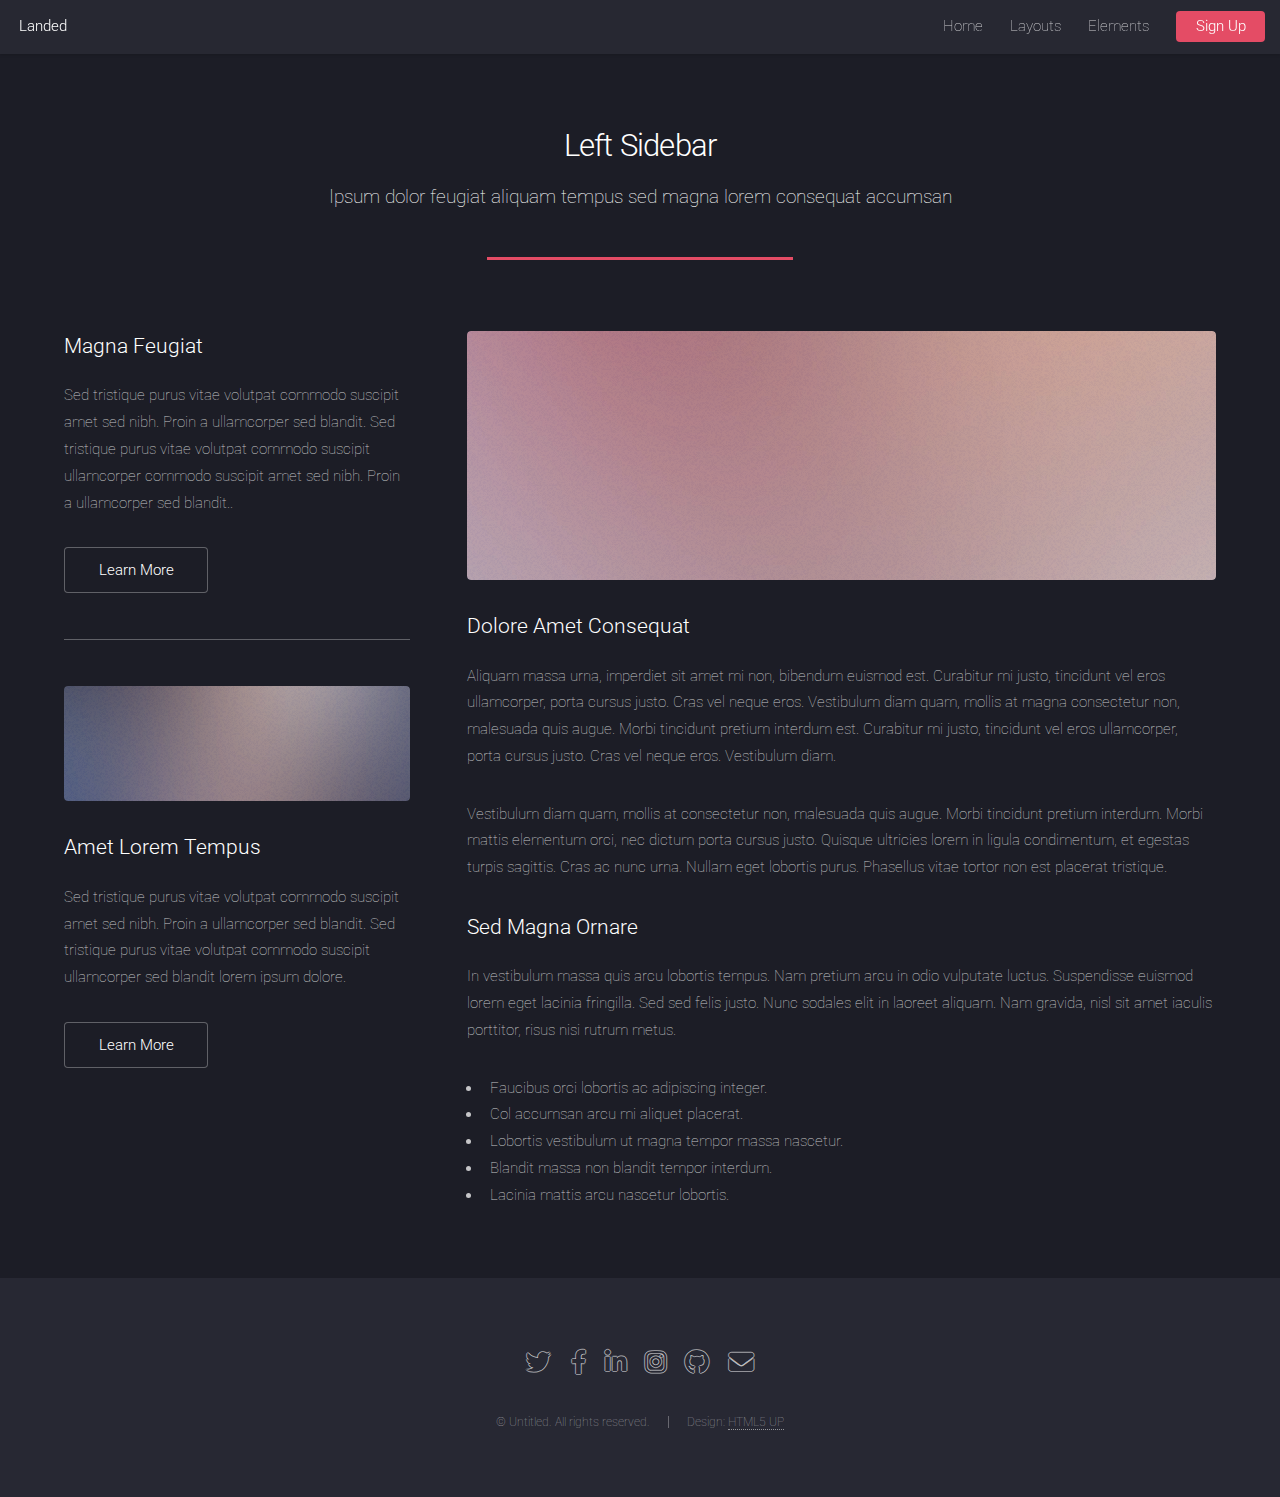
==== html5up-landed/left-sidebar.html @ d7867833 "부트스트랩" ====
<!DOCTYPE HTML>
<!--
	Landed by HTML5 UP
	html5up.net | @ajlkn
	Free for personal and commercial use under the CCA 3.0 license (html5up.net/license)
-->
<html>
	<head>
		<title>Left Sidebar - Landed by HTML5 UP</title>
		<meta charset="utf-8" />
		<meta name="viewport" content="width=device-width, initial-scale=1, user-scalable=no" />
		<link rel="stylesheet" href="assets/css/main.css" />
		<noscript><link rel="stylesheet" href="assets/css/noscript.css" /></noscript>
	</head>
	<body class="is-preload">
		<div id="page-wrapper">

			<!-- Header -->
				<header id="header">
					<h1 id="logo"><a href="index.html">Landed</a></h1>
					<nav id="nav">
						<ul>
							<li><a href="index.html">Home</a></li>
							<li>
								<a href="#">Layouts</a>
								<ul>
									<li><a href="left-sidebar.html">Left Sidebar</a></li>
									<li><a href="right-sidebar.html">Right Sidebar</a></li>
									<li><a href="no-sidebar.html">No Sidebar</a></li>
									<li>
										<a href="#">Submenu</a>
										<ul>
											<li><a href="#">Option 1</a></li>
											<li><a href="#">Option 2</a></li>
											<li><a href="#">Option 3</a></li>
											<li><a href="#">Option 4</a></li>
										</ul>
									</li>
								</ul>
							</li>
							<li><a href="elements.html">Elements</a></li>
							<li><a href="#" class="button primary">Sign Up</a></li>
						</ul>
					</nav>
				</header>

			<!-- Main -->
				<div id="main" class="wrapper style1">
					<div class="container">
						<header class="major">
							<h2>Left Sidebar</h2>
							<p>Ipsum dolor feugiat aliquam tempus sed magna lorem consequat accumsan</p>
						</header>
						<div class="row gtr-150">
							<div class="col-4 col-12-medium">

								<!-- Sidebar -->
									<section id="sidebar">
										<section>
											<h3>Magna Feugiat</h3>
											<p>Sed tristique purus vitae volutpat commodo suscipit amet sed nibh. Proin a ullamcorper sed blandit. Sed tristique purus vitae volutpat commodo suscipit ullamcorper commodo suscipit amet sed nibh. Proin a ullamcorper sed blandit..</p>
											<footer>
												<ul class="actions">
													<li><a href="#" class="button">Learn More</a></li>
												</ul>
											</footer>
										</section>
										<hr />
										<section>
											<a href="#" class="image fit"><img src="images/pic06.jpg" alt="" /></a>
											<h3>Amet Lorem Tempus</h3>
											<p>Sed tristique purus vitae volutpat commodo suscipit amet sed nibh. Proin a ullamcorper sed blandit. Sed tristique purus vitae volutpat commodo suscipit ullamcorper sed blandit lorem ipsum dolore.</p>
											<footer>
												<ul class="actions">
													<li><a href="#" class="button">Learn More</a></li>
												</ul>
											</footer>
										</section>
									</section>

							</div>
							<div class="col-8 col-12-medium imp-medium">

								<!-- Content -->
									<section id="content">
										<a href="#" class="image fit"><img src="images/pic05.jpg" alt="" /></a>
										<h3>Dolore Amet Consequat</h3>
										<p>Aliquam massa urna, imperdiet sit amet mi non, bibendum euismod est. Curabitur mi justo, tincidunt vel eros ullamcorper, porta cursus justo. Cras vel neque eros. Vestibulum diam quam, mollis at magna consectetur non, malesuada quis augue. Morbi tincidunt pretium interdum est. Curabitur mi justo, tincidunt vel eros ullamcorper, porta cursus justo. Cras vel neque eros. Vestibulum diam.</p>
										<p>Vestibulum diam quam, mollis at consectetur non, malesuada quis augue. Morbi tincidunt pretium interdum. Morbi mattis elementum orci, nec dictum porta cursus justo. Quisque ultricies lorem in ligula condimentum, et egestas turpis sagittis. Cras ac nunc urna. Nullam eget lobortis purus. Phasellus vitae tortor non est placerat tristique.</p>
										<h3>Sed Magna Ornare</h3>
										<p>In vestibulum massa quis arcu lobortis tempus. Nam pretium arcu in odio vulputate luctus. Suspendisse euismod lorem eget lacinia fringilla. Sed sed felis justo. Nunc sodales elit in laoreet aliquam. Nam gravida, nisl sit amet iaculis porttitor, risus nisi rutrum metus.</p>
										<ul>
											<li>Faucibus orci lobortis ac adipiscing integer.</li>
											<li>Col accumsan arcu mi aliquet placerat.</li>
											<li>Lobortis vestibulum ut magna tempor massa nascetur.</li>
											<li>Blandit massa non blandit tempor interdum.</li>
											<li>Lacinia mattis arcu nascetur lobortis.</li>
										</ul>
									</section>

							</div>
						</div>
					</div>
				</div>

			<!-- Footer -->
				<footer id="footer">
					<ul class="icons">
						<li><a href="#" class="icon brands alt fa-twitter"><span class="label">Twitter</span></a></li>
						<li><a href="#" class="icon brands alt fa-facebook-f"><span class="label">Facebook</span></a></li>
						<li><a href="#" class="icon brands alt fa-linkedin-in"><span class="label">LinkedIn</span></a></li>
						<li><a href="#" class="icon brands alt fa-instagram"><span class="label">Instagram</span></a></li>
						<li><a href="#" class="icon brands alt fa-github"><span class="label">GitHub</span></a></li>
						<li><a href="#" class="icon solid alt fa-envelope"><span class="label">Email</span></a></li>
					</ul>
					<ul class="copyright">
						<li>&copy; Untitled. All rights reserved.</li><li>Design: <a href="http://html5up.net">HTML5 UP</a></li>
					</ul>
				</footer>

		</div>

		<!-- Scripts -->
			<script src="assets/js/jquery.min.js"></script>
			<script src="assets/js/jquery.scrolly.min.js"></script>
			<script src="assets/js/jquery.dropotron.min.js"></script>
			<script src="assets/js/jquery.scrollex.min.js"></script>
			<script src="assets/js/browser.min.js"></script>
			<script src="assets/js/breakpoints.min.js"></script>
			<script src="assets/js/util.js"></script>
			<script src="assets/js/main.js"></script>

	</body>
</html>
---- html5up-landed/assets/css/main.css ----
@import url("fontawesome-all.min.css");
@import url("https://fonts.googleapis.com/css?family=Roboto:100,300,100italic,300italic");

/*
	Landed by HTML5 UP
	html5up.net | @ajlkn
	Free for personal and commercial use under the CCA 3.0 license (html5up.net/license)
*/

html, body, div, span, applet, object,
iframe, h1, h2, h3, h4, h5, h6, p, blockquote,
pre, a, abbr, acronym, address, big, cite,
code, del, dfn, em, img, ins, kbd, q, s, samp,
small, strike, strong, sub, sup, tt, var, b,
u, i, center, dl, dt, dd, ol, ul, li, fieldset,
form, label, legend, table, caption, tbody,
tfoot, thead, tr, th, td, article, aside,
canvas, details, embed, figure, figcaption,
footer, header, hgroup, menu, nav, output, ruby,
section, summary, time, mark, audio, video {
	margin: 0;
	padding: 0;
	border: 0;
	font-size: 100%;
	font: inherit;
	vertical-align: baseline;}

article, aside, details, figcaption, figure,
footer, header, hgroup, menu, nav, section {
	display: block;}

body {
	line-height: 1;
}

ol, ul {
	list-style: none;
}

blockquote, q {
	quotes: none;
}

	blockquote:before, blockquote:after, q:before, q:after {
		content: '';
		content: none;
	}

table {
	border-collapse: collapse;
	border-spacing: 0;
}

body {
	-webkit-text-size-adjust: none;
}

mark {
	background-color: transparent;
	color: inherit;
}

input::-moz-focus-inner {
	border: 0;
	padding: 0;
}

input, select, textarea {
	-moz-appearance: none;
	-webkit-appearance: none;
	-ms-appearance: none;
	appearance: none;
}

/* Basic */

	html {
		box-sizing: border-box;
	}

	*, *:before, *:after {
		box-sizing: inherit;
	}

	html, body {
		background: #1c1d26;
	}

	body.is-preload *, body.is-preload *:before, body.is-preload *:after {
		-moz-animation: none !important;
		-webkit-animation: none !important;
		-ms-animation: none !important;
		animation: none !important;
		-moz-transition: none !important;
		-webkit-transition: none !important;
		-ms-transition: none !important;
		transition: none !important;
	}

	body, input, select, textarea {
		color: rgba(255, 255, 255, 0.75);
		font-family: "Roboto", Helvetica, sans-serif;
		font-size: 15pt;
		font-weight: 100;
		line-height: 1.75em;
	}

	a {
		-moz-transition: border-color 0.2s ease-in-out, color 0.2s ease-in-out;
		-webkit-transition: border-color 0.2s ease-in-out, color 0.2s ease-in-out;
		-ms-transition: border-color 0.2s ease-in-out, color 0.2s ease-in-out;
		transition: border-color 0.2s ease-in-out, color 0.2s ease-in-out;
		border-bottom: dotted 1px;
		color: #e44c65;
		text-decoration: none;
	}

		a:hover {
			color: #e44c65 !important;
			border-bottom-color: transparent;
		}

	strong, b {
		color: #ffffff;
		font-weight: 300;
	}

	em, i {
		font-style: italic;
	}

	p {
		margin: 0 0 2em 0;
	}

	h1, h2, h3, h4, h5, h6 {
		color: #ffffff;
		font-weight: 300;
		line-height: 1em;
		margin: 0 0 1em 0;
	}

		h1 a, h2 a, h3 a, h4 a, h5 a, h6 a {
			color: inherit;
			border: 0;
		}

	h2 {
		font-size: 2em;
		line-height: 1.5em;
		letter-spacing: -0.025em;
	}

	h3 {
		font-size: 1.35em;
		line-height: 1.5em;
	}

	h4 {
		font-size: 1.1em;
		line-height: 1.5em;
	}

	h5 {
		font-size: 0.9em;
		line-height: 1.5em;
	}

	h6 {
		font-size: 0.7em;
		line-height: 1.5em;
	}

	sub {
		font-size: 0.8em;
		position: relative;
		top: 0.5em;
	}

	sup {
		font-size: 0.8em;
		position: relative;
		top: -0.5em;
	}

	hr {
		border: 0;
		border-bottom: solid 1px rgba(255, 255, 255, 0.3);
		margin: 3em 0;
	}

		hr.major {
			margin: 4em 0;
		}

	blockquote {
		border-left: solid 4px rgba(255, 255, 255, 0.3);
		font-style: italic;
		margin: 0 0 2em 0;
		padding: 0.5em 0 0.5em 2em;
	}

	code {
		background: rgba(255, 255, 255, 0.075);
		border-radius: 4px;
		font-family: "Courier New", monospace;
		font-size: 0.9em;
		margin: 0 0.25em;
		padding: 0.25em 0.65em;
	}

	pre {
		-webkit-overflow-scrolling: touch;
		font-family: "Courier New", monospace;
		font-size: 0.9em;
		margin: 0 0 2em 0;
	}

		pre code {
			display: block;
			line-height: 1.75em;
			padding: 1em 1.5em;
			overflow-x: auto;
		}

	.align-left {
		text-align: left;
	}

	.align-center {
		text-align: center;
	}

	.align-right {
		text-align: right;
	}

/* Loader */

	@-moz-keyframes spinner-show {
		0% {
			opacity: 0;
		}

		100% {
			opacity: 1;
		}
	}

	@-webkit-keyframes spinner-show {
		0% {
			opacity: 0;
		}

		100% {
			opacity: 1;
		}
	}

	@-ms-keyframes spinner-show {
		0% {
			opacity: 0;
		}

		100% {
			opacity: 1;
		}
	}

	@keyframes spinner-show {
		0% {
			opacity: 0;
		}

		100% {
			opacity: 1;
		}
	}

	@-moz-keyframes spinner-hide {
		0% {
			color: rgba(255, 255, 255, 0.15);
			z-index: 100001;
			-moz-transform: scale(1) rotate(0deg);
			-webkit-transform: scale(1) rotate(0deg);
			-ms-transform: scale(1) rotate(0deg);
			transform: scale(1) rotate(0deg);
		}

		99% {
			color: #1c1d26;
			z-index: 100001;
			-moz-transform: scale(0.5) rotate(360deg);
			-webkit-transform: scale(0.5) rotate(360deg);
			-ms-transform: scale(0.5) rotate(360deg);
			transform: scale(0.5) rotate(360deg);
		}

		100% {
			color: #1c1d26;
			z-index: -1;
			-moz-transform: scale(0.5) rotate(360deg);
			-webkit-transform: scale(0.5) rotate(360deg);
			-ms-transform: scale(0.5) rotate(360deg);
			transform: scale(0.5) rotate(360deg);
		}
	}

	@-webkit-keyframes spinner-hide {
		0% {
			color: rgba(255, 255, 255, 0.15);
			z-index: 100001;
			-moz-transform: scale(1) rotate(0deg);
			-webkit-transform: scale(1) rotate(0deg);
			-ms-transform: scale(1) rotate(0deg);
			transform: scale(1) rotate(0deg);
		}

		99% {
			color: #1c1d26;
			z-index: 100001;
			-moz-transform: scale(0.5) rotate(360deg);
			-webkit-transform: scale(0.5) rotate(360deg);
			-ms-transform: scale(0.5) rotate(360deg);
			transform: scale(0.5) rotate(360deg);
		}

		100% {
			color: #1c1d26;
			z-index: -1;
			-moz-transform: scale(0.5) rotate(360deg);
			-webkit-transform: scale(0.5) rotate(360deg);
			-ms-transform: scale(0.5) rotate(360deg);
			transform: scale(0.5) rotate(360deg);
		}
	}

	@-ms-keyframes spinner-hide {
		0% {
			color: rgba(255, 255, 255, 0.15);
			z-index: 100001;
			-moz-transform: scale(1) rotate(0deg);
			-webkit-transform: scale(1) rotate(0deg);
			-ms-transform: scale(1) rotate(0deg);
			transform: scale(1) rotate(0deg);
		}

		99% {
			color: #1c1d26;
			z-index: 100001;
			-moz-transform: scale(0.5) rotate(360deg);
			-webkit-transform: scale(0.5) rotate(360deg);
			-ms-transform: scale(0.5) rotate(360deg);
			transform: scale(0.5) rotate(360deg);
		}

		100% {
			color: #1c1d26;
			z-index: -1;
			-moz-transform: scale(0.5) rotate(360deg);
			-webkit-transform: scale(0.5) rotate(360deg);
			-ms-transform: scale(0.5) rotate(360deg);
			transform: scale(0.5) rotate(360deg);
		}
	}

	@keyframes spinner-hide {
		0% {
			color: rgba(255, 255, 255, 0.15);
			z-index: 100001;
			-moz-transform: scale(1) rotate(0deg);
			-webkit-transform: scale(1) rotate(0deg);
			-ms-transform: scale(1) rotate(0deg);
			transform: scale(1) rotate(0deg);
		}

		99% {
			color: #1c1d26;
			z-index: 100001;
			-moz-transform: scale(0.5) rotate(360deg);
			-webkit-transform: scale(0.5) rotate(360deg);
			-ms-transform: scale(0.5) rotate(360deg);
			transform: scale(0.5) rotate(360deg);
		}

		100% {
			color: #1c1d26;
			z-index: -1;
			-moz-transform: scale(0.5) rotate(360deg);
			-webkit-transform: scale(0.5) rotate(360deg);
			-ms-transform: scale(0.5) rotate(360deg);
			transform: scale(0.5) rotate(360deg);
		}
	}

	@-moz-keyframes spinner-rotate {
		0% {
			-moz-transform: scale(1) rotate(0deg);
			-webkit-transform: scale(1) rotate(0deg);
			-ms-transform: scale(1) rotate(0deg);
			transform: scale(1) rotate(0deg);
		}

		100% {
			-moz-transform: scale(1) rotate(360deg);
			-webkit-transform: scale(1) rotate(360deg);
			-ms-transform: scale(1) rotate(360deg);
			transform: scale(1) rotate(360deg);
		}
	}

	@-webkit-keyframes spinner-rotate {
		0% {
			-moz-transform: scale(1) rotate(0deg);
			-webkit-transform: scale(1) rotate(0deg);
			-ms-transform: scale(1) rotate(0deg);
			transform: scale(1) rotate(0deg);
		}

		100% {
			-moz-transform: scale(1) rotate(360deg);
			-webkit-transform: scale(1) rotate(360deg);
			-ms-transform: scale(1) rotate(360deg);
			transform: scale(1) rotate(360deg);
		}
	}

	@-ms-keyframes spinner-rotate {
		0% {
			-moz-transform: scale(1) rotate(0deg);
			-webkit-transform: scale(1) rotate(0deg);
			-ms-transform: scale(1) rotate(0deg);
			transform: scale(1) rotate(0deg);
		}

		100% {
			-moz-transform: scale(1) rotate(360deg);
			-webkit-transform: scale(1) rotate(360deg);
			-ms-transform: scale(1) rotate(360deg);
			transform: scale(1) rotate(360deg);
		}
	}

	@keyframes spinner-rotate {
		0% {
			-moz-transform: scale(1) rotate(0deg);
			-webkit-transform: scale(1) rotate(0deg);
			-ms-transform: scale(1) rotate(0deg);
			transform: scale(1) rotate(0deg);
		}

		100% {
			-moz-transform: scale(1) rotate(360deg);
			-webkit-transform: scale(1) rotate(360deg);
			-ms-transform: scale(1) rotate(360deg);
			transform: scale(1) rotate(360deg);
		}
	}

	@-moz-keyframes overlay-hide {
		0% {
			opacity: 1;
			z-index: 100000;
		}

		15% {
			opacity: 1;
			z-index: 100000;
		}

		99% {
			opacity: 0;
			z-index: 100000;
		}

		100% {
			opacity: 0;
			z-index: -1;
		}
	}

	@-webkit-keyframes overlay-hide {
		0% {
			opacity: 1;
			z-index: 100000;
		}

		15% {
			opacity: 1;
			z-index: 100000;
		}

		99% {
			opacity: 0;
			z-index: 100000;
		}

		100% {
			opacity: 0;
			z-index: -1;
		}
	}

	@-ms-keyframes overlay-hide {
		0% {
			opacity: 1;
			z-index: 100000;
		}

		15% {
			opacity: 1;
			z-index: 100000;
		}

		99% {
			opacity: 0;
			z-index: 100000;
		}

		100% {
			opacity: 0;
			z-index: -1;
		}
	}

	@keyframes overlay-hide {
		0% {
			opacity: 1;
			z-index: 100000;
		}

		15% {
			opacity: 1;
			z-index: 100000;
		}

		99% {
			opacity: 0;
			z-index: 100000;
		}

		100% {
			opacity: 0;
			z-index: -1;
		}
	}

	body.landing {
		text-decoration: none;
	}

		body.landing:before {
			-moz-osx-font-smoothing: grayscale;
			-webkit-font-smoothing: antialiased;
			display: inline-block;
			font-style: normal;
			font-variant: normal;
			text-rendering: auto;
			line-height: 1;
			text-transform: none !important;
			font-family: 'Font Awesome 5 Free';
			font-weight: 900;
		}

		body.landing:before {
			-moz-animation: spinner-show 1.5s 1 0.25s ease forwards, spinner-hide 0.25s ease-in-out forwards !important;
			-webkit-animation: spinner-show 1.5s 1 0.25s ease forwards, spinner-hide 0.25s ease-in-out forwards !important;
			-ms-animation: spinner-show 1.5s 1 0.25s ease forwards, spinner-hide 0.25s ease-in-out forwards !important;
			animation: spinner-show 1.5s 1 0.25s ease forwards, spinner-hide 0.25s ease-in-out forwards !important;
			-moz-transform-origin: 50% 50%;
			-webkit-transform-origin: 50% 50%;
			-ms-transform-origin: 50% 50%;
			transform-origin: 50% 50%;
			color: rgba(255, 255, 255, 0.15);
			content: '\f1ce';
			cursor: default;
			display: block;
			font-size: 2em;
			height: 2em;
			left: 50%;
			line-height: 2em;
			margin: -1em 0 0 -1em;
			opacity: 0;
			position: fixed;
			text-align: center;
			top: 50%;
			width: 2em;
			z-index: -1;
		}

		body.landing:after {
			-moz-animation: overlay-hide 1.5s ease-in forwards !important;
			-webkit-animation: overlay-hide 1.5s ease-in forwards !important;
			-ms-animation: overlay-hide 1.5s ease-in forwards !important;
			animation: overlay-hide 1.5s ease-in forwards !important;
			background: #1c1d26;
			content: '';
			display: block;
			height: 100%;
			left: 0;
			opacity: 0;
			position: fixed;
			top: 0;
			width: 100%;
			z-index: -1;
		}

		body.landing.is-preload:before {
			-moz-animation: spinner-show 1.5s 1 0.25s ease forwards, spinner-rotate 0.75s infinite linear !important;
			-webkit-animation: spinner-show 1.5s 1 0.25s ease forwards, spinner-rotate 0.75s infinite linear !important;
			-ms-animation: spinner-show 1.5s 1 0.25s ease forwards, spinner-rotate 0.75s infinite linear !important;
			animation: spinner-show 1.5s 1 0.25s ease forwards, spinner-rotate 0.75s infinite linear !important;
			z-index: 100001;
		}

		body.landing.is-preload:after {
			-moz-animation: none !important;
			-webkit-animation: none !important;
			-ms-animation: none !important;
			animation: none !important;
			opacity: 1;
			z-index: 100000;
		}

	@media (-webkit-min-device-pixel-ratio: 2) {

		body.landing:before {
			line-height: 2.025em;
		}

	}

/* Container */

	.container {
		margin: 0 auto;
		max-width: calc(100% - 4em);
		width: 70em;
	}

		.container.xsmall {
			width: 17.5em;
		}

		.container.small {
			width: 35em;
		}

		.container.medium {
			width: 52.5em;
		}

		.container.large {
			width: 87.5em;
		}

		.container.xlarge {
			width: 105em;
		}

		.container.max {
			width: 100%;
		}

		@media screen and (max-width: 1280px) {

			.container {
				width: 90%;
				max-width: 100%;
			}

		}

		@media screen and (max-width: 980px) {

			.container {
				width: 100% !important;
			}

		}

/* Row */

	.row {
		display: flex;
		flex-wrap: wrap;
		box-sizing: border-box;
		align-items: stretch;
	}

		.row > * {
			box-sizing: border-box;
		}

		.row.gtr-uniform > * > :last-child {
			margin-bottom: 0;
		}

		.row.aln-left {
			justify-content: flex-start;
		}

		.row.aln-center {
			justify-content: center;
		}

		.row.aln-right {
			justify-content: flex-end;
		}

		.row.aln-top {
			align-items: flex-start;
		}

		.row.aln-middle {
			align-items: center;
		}

		.row.aln-bottom {
			align-items: flex-end;
		}

		.row > .imp {
			order: -1;
		}

		.row > .col-1 {
			width: 8.33333%;
		}

		.row > .off-1 {
			margin-left: 8.33333%;
		}

		.row > .col-2 {
			width: 16.66667%;
		}

		.row > .off-2 {
			margin-left: 16.66667%;
		}

		.row > .col-3 {
			width: 25%;
		}

		.row > .off-3 {
			margin-left: 25%;
		}

		.row > .col-4 {
			width: 33.33333%;
		}

		.row > .off-4 {
			margin-left: 33.33333%;
		}

		.row > .col-5 {
			width: 41.66667%;
		}

		.row > .off-5 {
			margin-left: 41.66667%;
		}

		.row > .col-6 {
			width: 50%;
		}

		.row > .off-6 {
			margin-left: 50%;
		}

		.row > .col-7 {
			width: 58.33333%;
		}

		.row > .off-7 {
			margin-left: 58.33333%;
		}

		.row > .col-8 {
			width: 66.66667%;
		}

		.row > .off-8 {
			margin-left: 66.66667%;
		}

		.row > .col-9 {
			width: 75%;
		}

		.row > .off-9 {
			margin-left: 75%;
		}

		.row > .col-10 {
			width: 83.33333%;
		}

		.row > .off-10 {
			margin-left: 83.33333%;
		}

		.row > .col-11 {
			width: 91.66667%;
		}

		.row > .off-11 {
			margin-left: 91.66667%;
		}

		.row > .col-12 {
			width: 100%;
		}

		.row > .off-12 {
			margin-left: 100%;
		}

		.row.gtr-0 {
			margin-top: 0;
			margin-left: 0em;
		}

			.row.gtr-0 > * {
				padding: 0 0 0 0em;
			}

			.row.gtr-0.gtr-uniform {
				margin-top: 0em;
			}

				.row.gtr-0.gtr-uniform > * {
					padding-top: 0em;
				}

		.row.gtr-25 {
			margin-top: 0;
			margin-left: -0.625em;
		}

			.row.gtr-25 > * {
				padding: 0 0 0 0.625em;
			}

			.row.gtr-25.gtr-uniform {
				margin-top: -0.625em;
			}

				.row.gtr-25.gtr-uniform > * {
					padding-top: 0.625em;
				}

		.row.gtr-50 {
			margin-top: 0;
			margin-left: -1.25em;
		}

			.row.gtr-50 > * {
				padding: 0 0 0 1.25em;
			}

			.row.gtr-50.gtr-uniform {
				margin-top: -1.25em;
			}

				.row.gtr-50.gtr-uniform > * {
					padding-top: 1.25em;
				}

		.row {
			margin-top: 0;
			margin-left: -2.5em;
		}

			.row > * {
				padding: 0 0 0 2.5em;
			}

			.row.gtr-uniform {
				margin-top: -2.5em;
			}

				.row.gtr-uniform > * {
					padding-top: 2.5em;
				}

		.row.gtr-150 {
			margin-top: 0;
			margin-left: -3.75em;
		}

			.row.gtr-150 > * {
				padding: 0 0 0 3.75em;
			}

			.row.gtr-150.gtr-uniform {
				margin-top: -3.75em;
			}

				.row.gtr-150.gtr-uniform > * {
					padding-top: 3.75em;
				}

		.row.gtr-200 {
			margin-top: 0;
			margin-left: -5em;
		}

			.row.gtr-200 > * {
				padding: 0 0 0 5em;
			}

			.row.gtr-200.gtr-uniform {
				margin-top: -5em;
			}

				.row.gtr-200.gtr-uniform > * {
					padding-top: 5em;
				}

		@media screen and (max-width: 1680px) {

			.row {
				display: flex;
				flex-wrap: wrap;
				box-sizing: border-box;
				align-items: stretch;
			}

				.row > * {
					box-sizing: border-box;
				}

				.row.gtr-uniform > * > :last-child {
					margin-bottom: 0;
				}

				.row.aln-left {
					justify-content: flex-start;
				}

				.row.aln-center {
					justify-content: center;
				}

				.row.aln-right {
					justify-content: flex-end;
				}

				.row.aln-top {
					align-items: flex-start;
				}

				.row.aln-middle {
					align-items: center;
				}

				.row.aln-bottom {
					align-items: flex-end;
				}

				.row > .imp-xlarge {
					order: -1;
				}

				.row > .col-1-xlarge {
					width: 8.33333%;
				}

				.row > .off-1-xlarge {
					margin-left: 8.33333%;
				}

				.row > .col-2-xlarge {
					width: 16.66667%;
				}

				.row > .off-2-xlarge {
					margin-left: 16.66667%;
				}

				.row > .col-3-xlarge {
					width: 25%;
				}

				.row > .off-3-xlarge {
					margin-left: 25%;
				}

				.row > .col-4-xlarge {
					width: 33.33333%;
				}

				.row > .off-4-xlarge {
					margin-left: 33.33333%;
				}

				.row > .col-5-xlarge {
					width: 41.66667%;
				}

				.row > .off-5-xlarge {
					margin-left: 41.66667%;
				}

				.row > .col-6-xlarge {
					width: 50%;
				}

				.row > .off-6-xlarge {
					margin-left: 50%;
				}

				.row > .col-7-xlarge {
					width: 58.33333%;
				}

				.row > .off-7-xlarge {
					margin-left: 58.33333%;
				}

				.row > .col-8-xlarge {
					width: 66.66667%;
				}

				.row > .off-8-xlarge {
					margin-left: 66.66667%;
				}

				.row > .col-9-xlarge {
					width: 75%;
				}

				.row > .off-9-xlarge {
					margin-left: 75%;
				}

				.row > .col-10-xlarge {
					width: 83.33333%;
				}

				.row > .off-10-xlarge {
					margin-left: 83.33333%;
				}

				.row > .col-11-xlarge {
					width: 91.66667%;
				}

				.row > .off-11-xlarge {
					margin-left: 91.66667%;
				}

				.row > .col-12-xlarge {
					width: 100%;
				}

				.row > .off-12-xlarge {
					margin-left: 100%;
				}

				.row.gtr-0 {
					margin-top: 0;
					margin-left: 0em;
				}

					.row.gtr-0 > * {
						padding: 0 0 0 0em;
					}

					.row.gtr-0.gtr-uniform {
						margin-top: 0em;
					}

						.row.gtr-0.gtr-uniform > * {
							padding-top: 0em;
						}

				.row.gtr-25 {
					margin-top: 0;
					margin-left: -0.625em;
				}

					.row.gtr-25 > * {
						padding: 0 0 0 0.625em;
					}

					.row.gtr-25.gtr-uniform {
						margin-top: -0.625em;
					}

						.row.gtr-25.gtr-uniform > * {
							padding-top: 0.625em;
						}

				.row.gtr-50 {
					margin-top: 0;
					margin-left: -1.25em;
				}

					.row.gtr-50 > * {
						padding: 0 0 0 1.25em;
					}

					.row.gtr-50.gtr-uniform {
						margin-top: -1.25em;
					}

						.row.gtr-50.gtr-uniform > * {
							padding-top: 1.25em;
						}

				.row {
					margin-top: 0;
					margin-left: -2.5em;
				}

					.row > * {
						padding: 0 0 0 2.5em;
					}

					.row.gtr-uniform {
						margin-top: -2.5em;
					}

						.row.gtr-uniform > * {
							padding-top: 2.5em;
						}

				.row.gtr-150 {
					margin-top: 0;
					margin-left: -3.75em;
				}

					.row.gtr-150 > * {
						padding: 0 0 0 3.75em;
					}

					.row.gtr-150.gtr-uniform {
						margin-top: -3.75em;
					}

						.row.gtr-150.gtr-uniform > * {
							padding-top: 3.75em;
						}

				.row.gtr-200 {
					margin-top: 0;
					margin-left: -5em;
				}

					.row.gtr-200 > * {
						padding: 0 0 0 5em;
					}

					.row.gtr-200.gtr-uniform {
						margin-top: -5em;
					}

						.row.gtr-200.gtr-uniform > * {
							padding-top: 5em;
						}

		}

		@media screen and (max-width: 1280px) {

			.row {
				display: flex;
				flex-wrap: wrap;
				box-sizing: border-box;
				align-items: stretch;
			}

				.row > * {
					box-sizing: border-box;
				}

				.row.gtr-uniform > * > :last-child {
					margin-bottom: 0;
				}

				.row.aln-left {
					justify-content: flex-start;
				}

				.row.aln-center {
					justify-content: center;
				}

				.row.aln-right {
					justify-content: flex-end;
				}

				.row.aln-top {
					align-items: flex-start;
				}

				.row.aln-middle {
					align-items: center;
				}

				.row.aln-bottom {
					align-items: flex-end;
				}

				.row > .imp-large {
					order: -1;
				}

				.row > .col-1-large {
					width: 8.33333%;
				}

				.row > .off-1-large {
					margin-left: 8.33333%;
				}

				.row > .col-2-large {
					width: 16.66667%;
				}

				.row > .off-2-large {
					margin-left: 16.66667%;
				}

				.row > .col-3-large {
					width: 25%;
				}

				.row > .off-3-large {
					margin-left: 25%;
				}

				.row > .col-4-large {
					width: 33.33333%;
				}

				.row > .off-4-large {
					margin-left: 33.33333%;
				}

				.row > .col-5-large {
					width: 41.66667%;
				}

				.row > .off-5-large {
					margin-left: 41.66667%;
				}

				.row > .col-6-large {
					width: 50%;
				}

				.row > .off-6-large {
					margin-left: 50%;
				}

				.row > .col-7-large {
					width: 58.33333%;
				}

				.row > .off-7-large {
					margin-left: 58.33333%;
				}

				.row > .col-8-large {
					width: 66.66667%;
				}

				.row > .off-8-large {
					margin-left: 66.66667%;
				}

				.row > .col-9-large {
					width: 75%;
				}

				.row > .off-9-large {
					margin-left: 75%;
				}

				.row > .col-10-large {
					width: 83.33333%;
				}

				.row > .off-10-large {
					margin-left: 83.33333%;
				}

				.row > .col-11-large {
					width: 91.66667%;
				}

				.row > .off-11-large {
					margin-left: 91.66667%;
				}

				.row > .col-12-large {
					width: 100%;
				}

				.row > .off-12-large {
					margin-left: 100%;
				}

				.row.gtr-0 {
					margin-top: 0;
					margin-left: 0em;
				}

					.row.gtr-0 > * {
						padding: 0 0 0 0em;
					}

					.row.gtr-0.gtr-uniform {
						margin-top: 0em;
					}

						.row.gtr-0.gtr-uniform > * {
							padding-top: 0em;
						}

				.row.gtr-25 {
					margin-top: 0;
					margin-left: -0.625em;
				}

					.row.gtr-25 > * {
						padding: 0 0 0 0.625em;
					}

					.row.gtr-25.gtr-uniform {
						margin-top: -0.625em;
					}

						.row.gtr-25.gtr-uniform > * {
							padding-top: 0.625em;
						}

				.row.gtr-50 {
					margin-top: 0;
					margin-left: -1.25em;
				}

					.row.gtr-50 > * {
						padding: 0 0 0 1.25em;
					}

					.row.gtr-50.gtr-uniform {
						margin-top: -1.25em;
					}

						.row.gtr-50.gtr-uniform > * {
							padding-top: 1.25em;
						}

				.row {
					margin-top: 0;
					margin-left: -2.5em;
				}

					.row > * {
						padding: 0 0 0 2.5em;
					}

					.row.gtr-uniform {
						margin-top: -2.5em;
					}

						.row.gtr-uniform > * {
							padding-top: 2.5em;
						}

				.row.gtr-150 {
					margin-top: 0;
					margin-left: -3.75em;
				}

					.row.gtr-150 > * {
						padding: 0 0 0 3.75em;
					}

					.row.gtr-150.gtr-uniform {
						margin-top: -3.75em;
					}

						.row.gtr-150.gtr-uniform > * {
							padding-top: 3.75em;
						}

				.row.gtr-200 {
					margin-top: 0;
					margin-left: -5em;
				}

					.row.gtr-200 > * {
						padding: 0 0 0 5em;
					}

					.row.gtr-200.gtr-uniform {
						margin-top: -5em;
					}

						.row.gtr-200.gtr-uniform > * {
							padding-top: 5em;
						}

		}

		@media screen and (max-width: 980px) {

			.row {
				display: flex;
				flex-wrap: wrap;
				box-sizing: border-box;
				align-items: stretch;
			}

				.row > * {
					box-sizing: border-box;
				}

				.row.gtr-uniform > * > :last-child {
					margin-bottom: 0;
				}

				.row.aln-left {
					justify-content: flex-start;
				}

				.row.aln-center {
					justify-content: center;
				}

				.row.aln-right {
					justify-content: flex-end;
				}

				.row.aln-top {
					align-items: flex-start;
				}

				.row.aln-middle {
					align-items: center;
				}

				.row.aln-bottom {
					align-items: flex-end;
				}

				.row > .imp-medium {
					order: -1;
				}

				.row > .col-1-medium {
					width: 8.33333%;
				}

				.row > .off-1-medium {
					margin-left: 8.33333%;
				}

				.row > .col-2-medium {
					width: 16.66667%;
				}

				.row > .off-2-medium {
					margin-left: 16.66667%;
				}

				.row > .col-3-medium {
					width: 25%;
				}

				.row > .off-3-medium {
					margin-left: 25%;
				}

				.row > .col-4-medium {
					width: 33.33333%;
				}

				.row > .off-4-medium {
					margin-left: 33.33333%;
				}

				.row > .col-5-medium {
					width: 41.66667%;
				}

				.row > .off-5-medium {
					margin-left: 41.66667%;
				}

				.row > .col-6-medium {
					width: 50%;
				}

				.row > .off-6-medium {
					margin-left: 50%;
				}

				.row > .col-7-medium {
					width: 58.33333%;
				}

				.row > .off-7-medium {
					margin-left: 58.33333%;
				}

				.row > .col-8-medium {
					width: 66.66667%;
				}

				.row > .off-8-medium {
					margin-left: 66.66667%;
				}

				.row > .col-9-medium {
					width: 75%;
				}

				.row > .off-9-medium {
					margin-left: 75%;
				}

				.row > .col-10-medium {
					width: 83.33333%;
				}

				.row > .off-10-medium {
					margin-left: 83.33333%;
				}

				.row > .col-11-medium {
					width: 91.66667%;
				}

				.row > .off-11-medium {
					margin-left: 91.66667%;
				}

				.row > .col-12-medium {
					width: 100%;
				}

				.row > .off-12-medium {
					margin-left: 100%;
				}

				.row.gtr-0 {
					margin-top: 0;
					margin-left: 0em;
				}

					.row.gtr-0 > * {
						padding: 0 0 0 0em;
					}

					.row.gtr-0.gtr-uniform {
						margin-top: 0em;
					}

						.row.gtr-0.gtr-uniform > * {
							padding-top: 0em;
						}

				.row.gtr-25 {
					margin-top: 0;
					margin-left: -0.625em;
				}

					.row.gtr-25 > * {
						padding: 0 0 0 0.625em;
					}

					.row.gtr-25.gtr-uniform {
						margin-top: -0.625em;
					}

						.row.gtr-25.gtr-uniform > * {
							padding-top: 0.625em;
						}

				.row.gtr-50 {
					margin-top: 0;
					margin-left: -1.25em;
				}

					.row.gtr-50 > * {
						padding: 0 0 0 1.25em;
					}

					.row.gtr-50.gtr-uniform {
						margin-top: -1.25em;
					}

						.row.gtr-50.gtr-uniform > * {
							padding-top: 1.25em;
						}

				.row {
					margin-top: 0;
					margin-left: -2.5em;
				}

					.row > * {
						padding: 0 0 0 2.5em;
					}

					.row.gtr-uniform {
						margin-top: -2.5em;
					}

						.row.gtr-uniform > * {
							padding-top: 2.5em;
						}

				.row.gtr-150 {
					margin-top: 0;
					margin-left: -3.75em;
				}

					.row.gtr-150 > * {
						padding: 0 0 0 3.75em;
					}

					.row.gtr-150.gtr-uniform {
						margin-top: -3.75em;
					}

						.row.gtr-150.gtr-uniform > * {
							padding-top: 3.75em;
						}

				.row.gtr-200 {
					margin-top: 0;
					margin-left: -5em;
				}

					.row.gtr-200 > * {
						padding: 0 0 0 5em;
					}

					.row.gtr-200.gtr-uniform {
						margin-top: -5em;
					}

						.row.gtr-200.gtr-uniform > * {
							padding-top: 5em;
						}

		}

		@media screen and (max-width: 736px) {

			.row {
				display: flex;
				flex-wrap: wrap;
				box-sizing: border-box;
				align-items: stretch;
			}

				.row > * {
					box-sizing: border-box;
				}

				.row.gtr-uniform > * > :last-child {
					margin-bottom: 0;
				}

				.row.aln-left {
					justify-content: flex-start;
				}

				.row.aln-center {
					justify-content: center;
				}

				.row.aln-right {
					justify-content: flex-end;
				}

				.row.aln-top {
					align-items: flex-start;
				}

				.row.aln-middle {
					align-items: center;
				}

				.row.aln-bottom {
					align-items: flex-end;
				}

				.row > .imp-small {
					order: -1;
				}

				.row > .col-1-small {
					width: 8.33333%;
				}

				.row > .off-1-small {
					margin-left: 8.33333%;
				}

				.row > .col-2-small {
					width: 16.66667%;
				}

				.row > .off-2-small {
					margin-left: 16.66667%;
				}

				.row > .col-3-small {
					width: 25%;
				}

				.row > .off-3-small {
					margin-left: 25%;
				}

				.row > .col-4-small {
					width: 33.33333%;
				}

				.row > .off-4-small {
					margin-left: 33.33333%;
				}

				.row > .col-5-small {
					width: 41.66667%;
				}

				.row > .off-5-small {
					margin-left: 41.66667%;
				}

				.row > .col-6-small {
					width: 50%;
				}

				.row > .off-6-small {
					margin-left: 50%;
				}

				.row > .col-7-small {
					width: 58.33333%;
				}

				.row > .off-7-small {
					margin-left: 58.33333%;
				}

				.row > .col-8-small {
					width: 66.66667%;
				}

				.row > .off-8-small {
					margin-left: 66.66667%;
				}

				.row > .col-9-small {
					width: 75%;
				}

				.row > .off-9-small {
					margin-left: 75%;
				}

				.row > .col-10-small {
					width: 83.33333%;
				}

				.row > .off-10-small {
					margin-left: 83.33333%;
				}

				.row > .col-11-small {
					width: 91.66667%;
				}

				.row > .off-11-small {
					margin-left: 91.66667%;
				}

				.row > .col-12-small {
					width: 100%;
				}

				.row > .off-12-small {
					margin-left: 100%;
				}

				.row.gtr-0 {
					margin-top: 0;
					margin-left: 0em;
				}

					.row.gtr-0 > * {
						padding: 0 0 0 0em;
					}

					.row.gtr-0.gtr-uniform {
						margin-top: 0em;
					}

						.row.gtr-0.gtr-uniform > * {
							padding-top: 0em;
						}

				.row.gtr-25 {
					margin-top: 0;
					margin-left: -0.625em;
				}

					.row.gtr-25 > * {
						padding: 0 0 0 0.625em;
					}

					.row.gtr-25.gtr-uniform {
						margin-top: -0.625em;
					}

						.row.gtr-25.gtr-uniform > * {
							padding-top: 0.625em;
						}

				.row.gtr-50 {
					margin-top: 0;
					margin-left: -1.25em;
				}

					.row.gtr-50 > * {
						padding: 0 0 0 1.25em;
					}

					.row.gtr-50.gtr-uniform {
						margin-top: -1.25em;
					}

						.row.gtr-50.gtr-uniform > * {
							padding-top: 1.25em;
						}

				.row {
					margin-top: 0;
					margin-left: -2.5em;
				}

					.row > * {
						padding: 0 0 0 2.5em;
					}

					.row.gtr-uniform {
						margin-top: -2.5em;
					}

						.row.gtr-uniform > * {
							padding-top: 2.5em;
						}

				.row.gtr-150 {
					margin-top: 0;
					margin-left: -3.75em;
				}

					.row.gtr-150 > * {
						padding: 0 0 0 3.75em;
					}

					.row.gtr-150.gtr-uniform {
						margin-top: -3.75em;
					}

						.row.gtr-150.gtr-uniform > * {
							padding-top: 3.75em;
						}

				.row.gtr-200 {
					margin-top: 0;
					margin-left: -5em;
				}

					.row.gtr-200 > * {
						padding: 0 0 0 5em;
					}

					.row.gtr-200.gtr-uniform {
						margin-top: -5em;
					}

						.row.gtr-200.gtr-uniform > * {
							padding-top: 5em;
						}

		}

		@media screen and (max-width: 480px) {

			.row {
				display: flex;
				flex-wrap: wrap;
				box-sizing: border-box;
				align-items: stretch;
			}

				.row > * {
					box-sizing: border-box;
				}

				.row.gtr-uniform > * > :last-child {
					margin-bottom: 0;
				}

				.row.aln-left {
					justify-content: flex-start;
				}

				.row.aln-center {
					justify-content: center;
				}

				.row.aln-right {
					justify-content: flex-end;
				}

				.row.aln-top {
					align-items: flex-start;
				}

				.row.aln-middle {
					align-items: center;
				}

				.row.aln-bottom {
					align-items: flex-end;
				}

				.row > .imp-xsmall {
					order: -1;
				}

				.row > .col-1-xsmall {
					width: 8.33333%;
				}

				.row > .off-1-xsmall {
					margin-left: 8.33333%;
				}

				.row > .col-2-xsmall {
					width: 16.66667%;
				}

				.row > .off-2-xsmall {
					margin-left: 16.66667%;
				}

				.row > .col-3-xsmall {
					width: 25%;
				}

				.row > .off-3-xsmall {
					margin-left: 25%;
				}

				.row > .col-4-xsmall {
					width: 33.33333%;
				}

				.row > .off-4-xsmall {
					margin-left: 33.33333%;
				}

				.row > .col-5-xsmall {
					width: 41.66667%;
				}

				.row > .off-5-xsmall {
					margin-left: 41.66667%;
				}

				.row > .col-6-xsmall {
					width: 50%;
				}

				.row > .off-6-xsmall {
					margin-left: 50%;
				}

				.row > .col-7-xsmall {
					width: 58.33333%;
				}

				.row > .off-7-xsmall {
					margin-left: 58.33333%;
				}

				.row > .col-8-xsmall {
					width: 66.66667%;
				}

				.row > .off-8-xsmall {
					margin-left: 66.66667%;
				}

				.row > .col-9-xsmall {
					width: 75%;
				}

				.row > .off-9-xsmall {
					margin-left: 75%;
				}

				.row > .col-10-xsmall {
					width: 83.33333%;
				}

				.row > .off-10-xsmall {
					margin-left: 83.33333%;
				}

				.row > .col-11-xsmall {
					width: 91.66667%;
				}

				.row > .off-11-xsmall {
					margin-left: 91.66667%;
				}

				.row > .col-12-xsmall {
					width: 100%;
				}

				.row > .off-12-xsmall {
					margin-left: 100%;
				}

				.row.gtr-0 {
					margin-top: 0;
					margin-left: 0em;
				}

					.row.gtr-0 > * {
						padding: 0 0 0 0em;
					}

					.row.gtr-0.gtr-uniform {
						margin-top: 0em;
					}

						.row.gtr-0.gtr-uniform > * {
							padding-top: 0em;
						}

				.row.gtr-25 {
					margin-top: 0;
					margin-left: -0.625em;
				}

					.row.gtr-25 > * {
						padding: 0 0 0 0.625em;
					}

					.row.gtr-25.gtr-uniform {
						margin-top: -0.625em;
					}

						.row.gtr-25.gtr-uniform > * {
							padding-top: 0.625em;
						}

				.row.gtr-50 {
					margin-top: 0;
					margin-left: -1.25em;
				}

					.row.gtr-50 > * {
						padding: 0 0 0 1.25em;
					}

					.row.gtr-50.gtr-uniform {
						margin-top: -1.25em;
					}

						.row.gtr-50.gtr-uniform > * {
							padding-top: 1.25em;
						}

				.row {
					margin-top: 0;
					margin-left: -2.5em;
				}

					.row > * {
						padding: 0 0 0 2.5em;
					}

					.row.gtr-uniform {
						margin-top: -2.5em;
					}

						.row.gtr-uniform > * {
							padding-top: 2.5em;
						}

				.row.gtr-150 {
					margin-top: 0;
					margin-left: -3.75em;
				}

					.row.gtr-150 > * {
						padding: 0 0 0 3.75em;
					}

					.row.gtr-150.gtr-uniform {
						margin-top: -3.75em;
					}

						.row.gtr-150.gtr-uniform > * {
							padding-top: 3.75em;
						}

				.row.gtr-200 {
					margin-top: 0;
					margin-left: -5em;
				}

					.row.gtr-200 > * {
						padding: 0 0 0 5em;
					}

					.row.gtr-200.gtr-uniform {
						margin-top: -5em;
					}

						.row.gtr-200.gtr-uniform > * {
							padding-top: 5em;
						}

		}

/* Section/Article */

	section.special, article.special {
		text-align: center;
	}

	header p {
		color: #ffffff;
		position: relative;
		margin: 0 0 1.5em 0;
	}

	header h2 + p {
		font-size: 1.25em;
		margin-top: -1em;
		line-height: 1.75em;
	}

	header h3 + p {
		font-size: 1.1em;
		margin-top: -0.8em;
		line-height: 1.75em;
	}

	header h4 + p,
	header h5 + p,
	header h6 + p {
		font-size: 0.9em;
		margin-top: -0.6em;
		line-height: 1.5em;
	}

	header.major {
		margin: 0 0 4em 0;
		position: relative;
		text-align: center;
	}

		header.major:after {
			background: #e44c65;
			content: '';
			display: inline-block;
			height: 0.2em;
			max-width: 20em;
			width: 75%;
		}

	footer.major {
		margin: 4em 0 0 0;
	}

/* Form */

	form {
		margin: 0 0 2em 0;
	}

		form.cta {
			max-width: 35em;
			margin-left: auto;
			margin-right: auto;
		}

	label {
		color: #ffffff;
		display: block;
		font-size: 0.9em;
		font-weight: 300;
		margin: 0 0 1em 0;
	}

	input[type="text"],
	input[type="password"],
	input[type="email"],
	select,
	textarea {
		-moz-appearance: none;
		-webkit-appearance: none;
		-ms-appearance: none;
		appearance: none;
		-moz-transition: border-color 0.2s ease-in-out;
		-webkit-transition: border-color 0.2s ease-in-out;
		-ms-transition: border-color 0.2s ease-in-out;
		transition: border-color 0.2s ease-in-out;
		background: transparent;
		border-radius: 4px;
		border: solid 1px rgba(255, 255, 255, 0.3);
		color: inherit;
		display: block;
		outline: 0;
		padding: 0 1em;
		text-decoration: none;
		width: 100%;
	}

		input[type="text"]:invalid,
		input[type="password"]:invalid,
		input[type="email"]:invalid,
		select:invalid,
		textarea:invalid {
			box-shadow: none;
		}

		input[type="text"]:focus,
		input[type="password"]:focus,
		input[type="email"]:focus,
		select:focus,
		textarea:focus {
			border-color: #e44c65;
		}

	select {
		background-image: url("data:image/svg+xml;charset=utf8,%3Csvg xmlns='http://www.w3.org/2000/svg' width='40' height='40' preserveAspectRatio='none' viewBox='0 0 40 40'%3E%3Cpath d='M9.4,12.3l10.4,10.4l10.4-10.4c0.2-0.2,0.5-0.4,0.9-0.4c0.3,0,0.6,0.1,0.9,0.4l3.3,3.3c0.2,0.2,0.4,0.5,0.4,0.9 c0,0.4-0.1,0.6-0.4,0.9L20.7,31.9c-0.2,0.2-0.5,0.4-0.9,0.4c-0.3,0-0.6-0.1-0.9-0.4L4.3,17.3c-0.2-0.2-0.4-0.5-0.4-0.9 c0-0.4,0.1-0.6,0.4-0.9l3.3-3.3c0.2-0.2,0.5-0.4,0.9-0.4S9.1,12.1,9.4,12.3z' fill='rgba(255, 255, 255, 0.3)' /%3E%3C/svg%3E");
		background-size: 1.25rem;
		background-repeat: no-repeat;
		background-position: calc(100% - 1rem) center;
		height: 3em;
		padding-right: 3em;
		text-overflow: ellipsis;
	}

		select option {
			color: #ffffff;
			background: #1c1d26;
		}

		select:focus::-ms-value {
			background-color: transparent;
		}

		select::-ms-expand {
			display: none;
		}

	input[type="text"],
	input[type="password"],
	input[type="email"],
	select {
		height: 3em;
	}

	textarea {
		padding: 0.75em 1em;
	}

	input[type="checkbox"],
	input[type="radio"] {
		-moz-appearance: none;
		-webkit-appearance: none;
		-ms-appearance: none;
		appearance: none;
		display: block;
		float: left;
		margin-right: -2em;
		opacity: 0;
		width: 1em;
		z-index: -1;
	}

		input[type="checkbox"] + label,
		input[type="radio"] + label {
			text-decoration: none;
			color: rgba(255, 255, 255, 0.75);
			cursor: pointer;
			display: inline-block;
			font-size: 1em;
			font-weight: 100;
			padding-left: 2.55em;
			padding-right: 0.75em;
			position: relative;
		}

			input[type="checkbox"] + label:before,
			input[type="radio"] + label:before {
				-moz-osx-font-smoothing: grayscale;
				-webkit-font-smoothing: antialiased;
				display: inline-block;
				font-style: normal;
				font-variant: normal;
				text-rendering: auto;
				line-height: 1;
				text-transform: none !important;
				font-family: 'Font Awesome 5 Free';
				font-weight: 900;
			}

			input[type="checkbox"] + label:before,
			input[type="radio"] + label:before {
				border-radius: 4px;
				border: solid 1px rgba(255, 255, 255, 0.3);
				content: '';
				display: inline-block;
				font-size: 0.8em;
				height: 2.25em;
				left: 0;
				line-height: 2.25em;
				position: absolute;
				text-align: center;
				top: 0;
				width: 2.25em;
			}

		input[type="checkbox"]:checked + label:before,
		input[type="radio"]:checked + label:before {
			background: rgba(255, 255, 255, 0.25);
			color: #ffffff;
			content: '\f00c';
		}

		input[type="checkbox"]:focus + label:before,
		input[type="radio"]:focus + label:before {
			border-color: #e44c65;
		}

	input[type="checkbox"] + label:before {
		border-radius: 4px;
	}

	input[type="radio"] + label:before {
		border-radius: 100%;
	}

	::-webkit-input-placeholder {
		color: rgba(255, 255, 255, 0.5) !important;
		opacity: 1.0;
	}

	:-moz-placeholder {
		color: rgba(255, 255, 255, 0.5) !important;
		opacity: 1.0;
	}

	::-moz-placeholder {
		color: rgba(255, 255, 255, 0.5) !important;
		opacity: 1.0;
	}

	:-ms-input-placeholder {
		color: rgba(255, 255, 255, 0.5) !important;
		opacity: 1.0;
	}

/* Box */

	.box {
		border-radius: 4px;
		border: solid 1px rgba(255, 255, 255, 0.3);
		margin-bottom: 2em;
		padding: 1.5em;
	}

		.box > :last-child,
		.box > :last-child > :last-child,
		.box > :last-child > :last-child > :last-child {
			margin-bottom: 0;
		}

		.box.alt {
			border: 0;
			border-radius: 0;
			padding: 0;
		}

/* Icon */

	.icon {
		text-decoration: none;
		border-bottom: none;
		position: relative;
	}

		.icon:before {
			-moz-osx-font-smoothing: grayscale;
			-webkit-font-smoothing: antialiased;
			display: inline-block;
			font-style: normal;
			font-variant: normal;
			text-rendering: auto;
			line-height: 1;
			text-transform: none !important;
			font-family: 'Font Awesome 5 Free';
			font-weight: 400;
		}

		.icon > .label {
			display: none;
		}

		.icon:before {
			line-height: inherit;
		}

		.icon.solid:before {
			font-weight: 900 !important;
		}

		.icon.brands:before {
			font-family: 'Font Awesome 5 Brands' !important;
		}

		.icon.alt {
			text-decoration: none;
		}

			.icon.alt:before {
				-moz-osx-font-smoothing: grayscale;
				-webkit-font-smoothing: antialiased;
				display: inline-block;
				font-style: normal;
				font-variant: normal;
				text-rendering: auto;
				line-height: 1;
				text-transform: none !important;
				font-family: 'Font Awesome 5 Free';
				font-weight: 400;
			}

			.icon.alt:before {
				color: #1c1d26 !important;
				text-shadow: 1px 0 0 #ffffff, -1px 0 0 #ffffff, 0 1px 0 #ffffff, 0 -1px 0 #ffffff;
			}

		.icon.major {
			background: #272833;
			border-radius: 100%;
			cursor: default;
			display: inline-block;
			height: 6em;
			line-height: 5.65em;
			margin: 0 0 2em 0;
			text-align: center;
			width: 6em;
		}

			.icon.major:before {
				font-size: 2.25em;
			}

			.icon.major.alt {
				text-decoration: none;
			}

				.icon.major.alt:before {
					-moz-osx-font-smoothing: grayscale;
					-webkit-font-smoothing: antialiased;
					display: inline-block;
					font-style: normal;
					font-variant: normal;
					text-rendering: auto;
					line-height: 1;
					text-transform: none !important;
					font-family: 'Font Awesome 5 Free';
					font-weight: 400;
				}

				.icon.major.alt:before {
					color: #272833 !important;
					text-shadow: 1px 0 0 #ffffff, -1px 0 0 #ffffff, 0 1px 0 #ffffff, 0 -1px 0 #ffffff;
				}

/* Image */

	.image {
		border-radius: 4px;
		border: 0;
		display: inline-block;
		position: relative;
		overflow: hidden;
	}

		.image:before {
			content: '';
			display: block;
			position: absolute;
			left: 0;
			top: 0;
			background-image: url("images/overlay.png");
			width: 100%;
			height: 100%;
			z-index: 1;
		}

		.image img {
			border-radius: 4px;
			display: block;
		}

		.image.left {
			float: left;
			margin: 0 1.5em 1em 0;
			top: 0.25em;
		}

		.image.right {
			float: right;
			margin: 0 0 1em 1.5em;
			top: 0.25em;
		}

		.image.left, .image.right {
			max-width: 40%;
		}

			.image.left img, .image.right img {
				width: 100%;
			}

		.image.fit {
			display: block;
			margin: 0 0 2em 0;
			width: 100%;
		}

			.image.fit img {
				width: 100%;
			}

/* List */

	ol {
		list-style: decimal;
		margin: 0 0 2em 0;
		padding-left: 1.25em;
	}

		ol li {
			padding-left: 0.25em;
		}

	ul {
		list-style: disc;
		margin: 0 0 2em 0;
		padding-left: 1em;
	}

		ul li {
			padding-left: 0.5em;
		}

		ul.alt {
			list-style: none;
			padding-left: 0;
		}

			ul.alt li {
				border-top: solid 1px rgba(255, 255, 255, 0.3);
				padding: 0.5em 0;
			}

				ul.alt li:first-child {
					border-top: 0;
					padding-top: 0;
				}

	dl {
		margin: 0 0 2em 0;
	}

/* Icons */

	ul.icons {
		cursor: default;
		list-style: none;
		padding-left: 0;
	}

		ul.icons li {
			display: inline-block;
			height: 2.5em;
			line-height: 2.5em;
			padding: 0 0.5em;
		}

			ul.icons li .icon {
				font-size: 0.8em;
			}

				ul.icons li .icon:before {
					font-size: 2em;
				}

/* Actions */

	ul.actions {
		display: -moz-flex;
		display: -webkit-flex;
		display: -ms-flex;
		display: flex;
		cursor: default;
		list-style: none;
		margin-left: -1em;
		padding-left: 0;
	}

		ul.actions li {
			padding: 0 0 0 1em;
			vertical-align: middle;
		}

		ul.actions.special {
			-moz-justify-content: center;
			-webkit-justify-content: center;
			-ms-justify-content: center;
			justify-content: center;
			width: 100%;
			margin-left: 0;
		}

			ul.actions.special li:first-child {
				padding-left: 0;
			}

		ul.actions.stacked {
			-moz-flex-direction: column;
			-webkit-flex-direction: column;
			-ms-flex-direction: column;
			flex-direction: column;
			margin-left: 0;
		}

			ul.actions.stacked li {
				padding: 1.3em 0 0 0;
			}

				ul.actions.stacked li:first-child {
					padding-top: 0;
				}

		ul.actions.fit {
			width: calc(100% + 1em);
		}

			ul.actions.fit li {
				-moz-flex-grow: 1;
				-webkit-flex-grow: 1;
				-ms-flex-grow: 1;
				flex-grow: 1;
				-moz-flex-shrink: 1;
				-webkit-flex-shrink: 1;
				-ms-flex-shrink: 1;
				flex-shrink: 1;
				width: 100%;
			}

				ul.actions.fit li > * {
					width: 100%;
				}

			ul.actions.fit.stacked {
				width: 100%;
			}

		@media screen and (max-width: 480px) {

			ul.actions:not(.fixed) {
				-moz-flex-direction: column;
				-webkit-flex-direction: column;
				-ms-flex-direction: column;
				flex-direction: column;
				margin-left: 0;
				width: 100% !important;
			}

				ul.actions:not(.fixed) li {
					-moz-flex-grow: 1;
					-webkit-flex-grow: 1;
					-ms-flex-grow: 1;
					flex-grow: 1;
					-moz-flex-shrink: 1;
					-webkit-flex-shrink: 1;
					-ms-flex-shrink: 1;
					flex-shrink: 1;
					padding: 1em 0 0 0;
					text-align: center;
					width: 100%;
				}

					ul.actions:not(.fixed) li > * {
						width: 100%;
					}

					ul.actions:not(.fixed) li:first-child {
						padding-top: 0;
					}

					ul.actions:not(.fixed) li input[type="submit"],
					ul.actions:not(.fixed) li input[type="reset"],
					ul.actions:not(.fixed) li input[type="button"],
					ul.actions:not(.fixed) li button,
					ul.actions:not(.fixed) li .button {
						width: 100%;
					}

						ul.actions:not(.fixed) li input[type="submit"].icon:before,
						ul.actions:not(.fixed) li input[type="reset"].icon:before,
						ul.actions:not(.fixed) li input[type="button"].icon:before,
						ul.actions:not(.fixed) li button.icon:before,
						ul.actions:not(.fixed) li .button.icon:before {
							margin-left: -0.5em;
						}

		}

/* Table */

	.table-wrapper {
		-webkit-overflow-scrolling: touch;
		overflow-x: auto;
	}

	table {
		margin: 0 0 2em 0;
		width: 100%;
	}

		table tbody tr {
			border: solid 1px rgba(255, 255, 255, 0.3);
			border-left: 0;
			border-right: 0;
		}

			table tbody tr:nth-child(2n + 1) {
				background-color: rgba(255, 255, 255, 0.075);
			}

		table td {
			padding: 0.75em 0.75em;
		}

		table th {
			color: #ffffff;
			font-size: 0.9em;
			font-weight: 300;
			padding: 0 0.75em 0.75em 0.75em;
			text-align: left;
		}

		table thead {
			border-bottom: solid 1px rgba(255, 255, 255, 0.3);
		}

		table tfoot {
			border-top: solid 1px rgba(255, 255, 255, 0.3);
		}

		table.alt {
			border-collapse: separate;
		}

			table.alt tbody tr td {
				border: solid 1px rgba(255, 255, 255, 0.3);
				border-left-width: 0;
				border-top-width: 0;
			}

				table.alt tbody tr td:first-child {
					border-left-width: 1px;
				}

			table.alt tbody tr:first-child td {
				border-top-width: 1px;
			}

			table.alt thead {
				border-bottom: 0;
			}

			table.alt tfoot {
				border-top: 0;
			}

/* Button */

	input[type="submit"],
	input[type="reset"],
	input[type="button"],
	.button {
		-moz-appearance: none;
		-webkit-appearance: none;
		-ms-appearance: none;
		appearance: none;
		-moz-transition: background-color 0.2s ease-in-out, color 0.2s ease-in-out, box-shadow 0.2s ease-in-out;
		-webkit-transition: background-color 0.2s ease-in-out, color 0.2s ease-in-out, box-shadow 0.2s ease-in-out;
		-ms-transition: background-color 0.2s ease-in-out, color 0.2s ease-in-out, box-shadow 0.2s ease-in-out;
		transition: background-color 0.2s ease-in-out, color 0.2s ease-in-out, box-shadow 0.2s ease-in-out;
		background-color: transparent;
		border-radius: 4px;
		border: 0;
		box-shadow: inset 0 0 0 1px rgba(255, 255, 255, 0.3);
		color: #ffffff !important;
		cursor: pointer;
		display: inline-block;
		font-weight: 300;
		height: 3em;
		line-height: 3em;
		padding: 0 2.25em;
		text-align: center;
		text-decoration: none;
		white-space: nowrap;
	}

		input[type="submit"]:hover, input[type="submit"]:active,
		input[type="reset"]:hover,
		input[type="reset"]:active,
		input[type="button"]:hover,
		input[type="button"]:active,
		.button:hover,
		.button:active {
			box-shadow: inset 0 0 0 1px #e44c65;
			color: #e44c65 !important;
		}

		input[type="submit"]:active,
		input[type="reset"]:active,
		input[type="button"]:active,
		.button:active {
			background-color: rgba(228, 76, 101, 0.15);
		}

		input[type="submit"].icon:before,
		input[type="reset"].icon:before,
		input[type="button"].icon:before,
		.button.icon:before {
			margin-right: 0.5em;
		}

		input[type="submit"].fit,
		input[type="reset"].fit,
		input[type="button"].fit,
		.button.fit {
			width: 100%;
		}

		input[type="submit"].small,
		input[type="reset"].small,
		input[type="button"].small,
		.button.small {
			font-size: 0.8em;
		}

		input[type="submit"].large,
		input[type="reset"].large,
		input[type="button"].large,
		.button.large {
			font-size: 1.35em;
		}

		input[type="submit"].primary,
		input[type="reset"].primary,
		input[type="button"].primary,
		.button.primary {
			background-color: #e44c65;
			box-shadow: none;
			color: #ffffff !important;
		}

			input[type="submit"].primary:hover,
			input[type="reset"].primary:hover,
			input[type="button"].primary:hover,
			.button.primary:hover {
				background-color: #e76278;
			}

			input[type="submit"].primary:active,
			input[type="reset"].primary:active,
			input[type="button"].primary:active,
			.button.primary:active {
				background-color: #e13652;
			}

		input[type="submit"].disabled, input[type="submit"]:disabled,
		input[type="reset"].disabled,
		input[type="reset"]:disabled,
		input[type="button"].disabled,
		input[type="button"]:disabled,
		.button.disabled,
		.button:disabled {
			background-color: rgba(255, 255, 255, 0.3) !important;
			box-shadow: none !important;
			color: #ffffff !important;
			cursor: default;
			opacity: 0.25;
		}

/* Goto Next */

	.goto-next {
		border: 0;
		bottom: 0;
		display: block;
		height: 5em;
		left: 50%;
		margin: 0 0 0 -5em;
		overflow: hidden;
		position: absolute;
		text-indent: 10em;
		white-space: nowrap;
		width: 10em;
		z-index: 1;
	}

		.goto-next:before {
			background-image: url("images/arrow.svg");
			background-position: center center;
			background-repeat: no-repeat;
			background-size: contain;
			content: '';
			display: block;
			height: 1.5em;
			left: 50%;
			margin: -0.75em 0 0 -1em;
			position: absolute;
			top: 50%;
			width: 2em;
			z-index: 1;
		}

/* Spotlight */

	.spotlight {
		background-attachment: fixed;
		background-position: center center;
		background-size: cover;
		box-shadow: 0 0.25em 0.5em 0 rgba(0, 0, 0, 0.25);
		height: 100vh;
		overflow: hidden;
		position: relative;
	}

		.spotlight:nth-last-of-type(1) {
			z-index: 1;
		}

		.spotlight:nth-last-of-type(2) {
			z-index: 2;
		}

		.spotlight:nth-last-of-type(3) {
			z-index: 3;
		}

		.spotlight:nth-last-of-type(4) {
			z-index: 4;
		}

		.spotlight:nth-last-of-type(5) {
			z-index: 5;
		}

		.spotlight:nth-last-of-type(6) {
			z-index: 6;
		}

		.spotlight:nth-last-of-type(7) {
			z-index: 7;
		}

		.spotlight:nth-last-of-type(8) {
			z-index: 8;
		}

		.spotlight:nth-last-of-type(9) {
			z-index: 9;
		}

		.spotlight:nth-last-of-type(10) {
			z-index: 10;
		}

		.spotlight:nth-last-of-type(11) {
			z-index: 11;
		}

		.spotlight:nth-last-of-type(12) {
			z-index: 12;
		}

		.spotlight:nth-last-of-type(13) {
			z-index: 13;
		}

		.spotlight:nth-last-of-type(14) {
			z-index: 14;
		}

		.spotlight:nth-last-of-type(15) {
			z-index: 15;
		}

		.spotlight:nth-last-of-type(16) {
			z-index: 16;
		}

		.spotlight:nth-last-of-type(17) {
			z-index: 17;
		}

		.spotlight:nth-last-of-type(18) {
			z-index: 18;
		}

		.spotlight:nth-last-of-type(19) {
			z-index: 19;
		}

		.spotlight:nth-last-of-type(20) {
			z-index: 20;
		}

		.spotlight:before {
			background-image: url("images/overlay.png");
			content: '';
			display: block;
			height: 100%;
			left: 0;
			top: 0;
			width: 100%;
		}

		.spotlight .image.main {
			display: none;
		}

			.spotlight .image.main img {
				position: relative;
			}

		.spotlight .content {
			-moz-transform: translate(0,0);
			-webkit-transform: translate(0,0);
			-ms-transform: translate(0,0);
			transform: translate(0,0);
			-moz-transition: -moz-transform 1s ease, opacity 1s ease;
			-webkit-transition: -webkit-transform 1s ease, opacity 1s ease;
			-ms-transition: -ms-transform 1s ease, opacity 1s ease;
			transition: transform 1s ease, opacity 1s ease;
			background: rgba(23, 24, 32, 0.95);
			border-style: solid;
			opacity: 1;
			position: absolute;
		}

		.spotlight .goto-next {
			-moz-transform: translate(0,0);
			-webkit-transform: translate(0,0);
			-ms-transform: translate(0,0);
			transform: translate(0,0);
			-moz-transition: -moz-transform 0.75s ease, opacity 1s ease-in;
			-webkit-transition: -webkit-transform 0.75s ease, opacity 1s ease-in;
			-ms-transition: -ms-transform 0.75s ease, opacity 1s ease-in;
			transition: transform 0.75s ease, opacity 1s ease-in;
			-moz-transition-delay: 0.5s;
			-webkit-transition-delay: 0.5s;
			-ms-transition-delay: 0.5s;
			transition-delay: 0.5s;
			opacity: 1;
		}

		.spotlight.top .content, .spotlight.bottom .content {
			left: 0;
			padding: 5.1em 0 3.1em 0;
			width: 100%;
		}

		.spotlight.top .content {
			border-bottom-width: 0.35em;
			top: 0;
		}

		.spotlight.bottom .content {
			border-top-width: 0.35em;
			bottom: 0;
		}

		.spotlight.left .content, .spotlight.right .content {
			height: 101%;
			padding: 6em 3em;
			top: 0;
			width: 28em;
		}

		.spotlight.left .content {
			border-right-width: 0.35em;
			left: 0;
		}

		.spotlight.right .content {
			border-left-width: 0.35em;
			right: 0;
		}

		.spotlight.style1 .content {
			border-color: #e44c65;
		}

		.spotlight.style2 .content {
			border-color: #5480f1;
		}

		.spotlight.style3 .content {
			border-color: #39c088;
		}

		.spotlight.inactive .content {
			opacity: 0;
		}

		.spotlight.inactive .goto-next {
			-moz-transform: translate(0,1.5em);
			-webkit-transform: translate(0,1.5em);
			-ms-transform: translate(0,1.5em);
			transform: translate(0,1.5em);
			opacity: 0;
		}

		.spotlight.inactive.top .content {
			-moz-transform: translate(0,-5em);
			-webkit-transform: translate(0,-5em);
			-ms-transform: translate(0,-5em);
			transform: translate(0,-5em);
		}

		.spotlight.inactive.bottom .content {
			-moz-transform: translate(0,5em);
			-webkit-transform: translate(0,5em);
			-ms-transform: translate(0,5em);
			transform: translate(0,5em);
		}

		.spotlight.inactive.left .content {
			-moz-transform: translate(-5em,0);
			-webkit-transform: translate(-5em,0);
			-ms-transform: translate(-5em,0);
			transform: translate(-5em,0);
		}

		.spotlight.inactive.right .content {
			-moz-transform: translate(5em,0);
			-webkit-transform: translate(5em,0);
			-ms-transform: translate(5em,0);
			transform: translate(5em,0);
		}

	body.is-touch .spotlight {
		background-attachment: scroll;
	}

/* Wrapper */

	.wrapper {
		padding: 6em 0 4em 0;
	}

		.wrapper.style2 {
			background: #e44c65;
		}

			.wrapper.style2 input[type="text"]:focus,
			.wrapper.style2 input[type="password"]:focus,
			.wrapper.style2 input[type="email"]:focus,
			.wrapper.style2 select:focus,
			.wrapper.style2 textarea:focus {
				border-color: rgba(255, 255, 255, 0.5);
			}

			.wrapper.style2 input[type="submit"]:hover, .wrapper.style2 input[type="submit"]:active,
			.wrapper.style2 input[type="reset"]:hover,
			.wrapper.style2 input[type="reset"]:active,
			.wrapper.style2 input[type="button"]:hover,
			.wrapper.style2 input[type="button"]:active,
			.wrapper.style2 .button:hover,
			.wrapper.style2 .button:active {
				background-color: rgba(255, 255, 255, 0.075) !important;
				box-shadow: inset 0 0 0 1px rgba(255, 255, 255, 0.5) !important;
				color: #ffffff !important;
			}

			.wrapper.style2 input[type="submit"]:active,
			.wrapper.style2 input[type="reset"]:active,
			.wrapper.style2 input[type="button"]:active,
			.wrapper.style2 .button:active {
				background-color: rgba(255, 255, 255, 0.25) !important;
			}

			.wrapper.style2 input[type="submit"].primary,
			.wrapper.style2 input[type="reset"].primary,
			.wrapper.style2 input[type="button"].primary,
			.wrapper.style2 .button.primary {
				background-color: #ffffff;
				color: #e44c65 !important;
			}

				.wrapper.style2 input[type="submit"].primary:hover, .wrapper.style2 input[type="submit"].primary:active,
				.wrapper.style2 input[type="reset"].primary:hover,
				.wrapper.style2 input[type="reset"].primary:active,
				.wrapper.style2 input[type="button"].primary:hover,
				.wrapper.style2 input[type="button"].primary:active,
				.wrapper.style2 .button.primary:hover,
				.wrapper.style2 .button.primary:active {
					background-color: rgba(255, 255, 255, 0.075) !important;
					box-shadow: inset 0 0 0 1px rgba(255, 255, 255, 0.5) !important;
					color: #ffffff !important;
				}

				.wrapper.style2 input[type="submit"].primary:active,
				.wrapper.style2 input[type="reset"].primary:active,
				.wrapper.style2 input[type="button"].primary:active,
				.wrapper.style2 .button.primary:active {
					background-color: rgba(255, 255, 255, 0.25) !important;
				}

		.wrapper.fade-down > .container {
			-moz-transform: translate(0,0);
			-webkit-transform: translate(0,0);
			-ms-transform: translate(0,0);
			transform: translate(0,0);
			-moz-transition: -moz-transform 1s ease, opacity 1s ease;
			-webkit-transition: -webkit-transform 1s ease, opacity 1s ease;
			-ms-transition: -ms-transform 1s ease, opacity 1s ease;
			transition: transform 1s ease, opacity 1s ease;
			opacity: 1;
		}

		.wrapper.fade-down.inactive > .container {
			-moz-transform: translate(0,-1em);
			-webkit-transform: translate(0,-1em);
			-ms-transform: translate(0,-1em);
			transform: translate(0,-1em);
			opacity: 0;
		}

		.wrapper.fade-up > .container {
			-moz-transform: translate(0,0);
			-webkit-transform: translate(0,0);
			-ms-transform: translate(0,0);
			transform: translate(0,0);
			-moz-transition: -moz-transform 1s ease, opacity 1s ease;
			-webkit-transition: -webkit-transform 1s ease, opacity 1s ease;
			-ms-transition: -ms-transform 1s ease, opacity 1s ease;
			transition: transform 1s ease, opacity 1s ease;
			opacity: 1;
		}

		.wrapper.fade-up.inactive > .container {
			-moz-transform: translate(0,1em);
			-webkit-transform: translate(0,1em);
			-ms-transform: translate(0,1em);
			transform: translate(0,1em);
			opacity: 0;
		}

		.wrapper.fade > .container {
			-moz-transition: opacity 1s ease;
			-webkit-transition: opacity 1s ease;
			-ms-transition: opacity 1s ease;
			transition: opacity 1s ease;
			opacity: 1;
		}

		.wrapper.fade.inactive > .container {
			opacity: 0;
		}

/* Dropotron */

	.dropotron {
		background: rgba(39, 40, 51, 0.965);
		border-radius: 4px;
		box-shadow: 0 0.075em 0.35em 0 rgba(0, 0, 0, 0.125);
		list-style: none;
		margin-top: calc(-0.25em + 1px);
		min-width: 12em;
		padding: 0.25em 0;
	}

		.dropotron > li {
			border-top: solid 1px rgba(255, 255, 255, 0.035);
			padding: 0;
		}

			.dropotron > li a, .dropotron > li span {
				border: 0;
				color: rgba(255, 255, 255, 0.75);
				display: block;
				padding: 0.1em 1em;
				text-decoration: none;
			}

			.dropotron > li:first-child {
				border-top: 0;
			}

			.dropotron > li.active > a, .dropotron > li.active > span {
				color: #e44c65;
			}

		.dropotron.level-0 {
			font-size: 0.8em;
			margin-top: 1em;
		}

			.dropotron.level-0:before {
				-moz-transform: rotate(45deg);
				-webkit-transform: rotate(45deg);
				-ms-transform: rotate(45deg);
				transform: rotate(45deg);
				background: #272833;
				content: '';
				display: block;
				height: 1em;
				position: absolute;
				right: 1.5em;
				top: -0.5em;
				width: 1em;
			}

	body.landing .dropotron.level-0 {
		margin-top: 0;
	}

/* Header */

	#page-wrapper {
		padding-top: 3.5em;
	}

	#header {
		background: rgba(39, 40, 51, 0.965);
		box-shadow: 0 0 0.25em 0 rgba(0, 0, 0, 0.25);
		cursor: default;
		height: 3.5em;
		left: 0;
		line-height: 3.5em;
		position: fixed;
		top: 0;
		width: 100%;
		z-index: 100;
	}

		#header h1 {
			height: inherit;
			left: 1.25em;
			line-height: inherit;
			margin: 0;
			position: absolute;
			top: 0;
		}

		#header nav {
			position: absolute;
			right: 1em;
			top: 0;
		}

			#header nav ul {
				margin: 0;
			}

				#header nav ul li {
					display: inline-block;
					margin-left: 1em;
				}

					#header nav ul li a, #header nav ul li span {
						border: 0;
						color: inherit;
						display: inline-block;
						height: inherit;
						line-height: inherit;
						outline: 0;
					}

						#header nav ul li a.button, #header nav ul li span.button {
							height: 2em;
							line-height: 2em;
							padding: 0 1.25em;
						}

						#header nav ul li a:not(.button):before, #header nav ul li span:not(.button):before {
							margin-right: 0.5em;
						}

					#header nav ul li.active > a, #header nav ul li.active > span {
						color: #e44c65;
					}

					#header nav ul li > ul {
						display: none;
					}

	body.landing #page-wrapper {
		padding-top: 0;
	}

	body.landing #header {
		background: transparent;
		box-shadow: none;
		position: absolute;
	}

/* Banner */

	#banner {
		background-attachment: fixed;
		background-color: #272833;
		/*background-image: url("../../images/dvd6_1.jpg");*/
		background-position: center center;
		background-size: cover;
		box-shadow: 0 0.25em 0.5em 0 rgba(0, 0, 0, 0.25);
		min-height: 100vh;
		position: relative;
		text-align: center;
		z-index: 21;
	}

/*		#banner:before {
			content: '';
			display: inline-block;
			height: 100vh;
			vertical-align: middle;
			width: 1%;
		}*/
/*

		#banner:after {
			background-image: -moz-linear-gradient(top, rgba(23, 24, 32, 0.95), rgba(23, 24, 32, 0.95)), url("images/overlay.png");;
			background-image: -webkit-linear-gradient(top, rgba(23, 24, 32, 0.95), rgba(23, 24, 32, 0.95)), url("images/overlay.png");;
			background-image: -ms-linear-gradient(top, rgba(23, 24, 32, 0.95), rgba(23, 24, 32, 0.95)), url("images/overlay.png");;
			background-image: linear-gradient(top, rgba(23, 24, 32, 0.95), rgba(23, 24, 32, 0.95)), url("images/overlay.png");;
			content: '';
			display: block;
			height: 100%;
			left: 0;
			position: absolute;
			top: 0;
			width: 100%;
		}
*/

		#banner .content {
			display: inline-block;
			/*max-width: 100%;*/
			position: relative;
			text-align: right;
			vertical-align: middle;
			z-index: 1;
            border: px solid red;
		}

			#banner .content header {
				display: inline-block;
				vertical-align: middle;
			}

				#banner .content header h2 {
					font-size: 2.5em;
					margin: 0;
				}

				#banner .content header p {
					margin: 0.5em 0 0 0;
					top: 0;
				}

			#banner .content .image {
				border-radius: 100%;
				display: inline-block;
				height: 18em;
				margin-left: 3em;
				vertical-align: middle;
				width: 18em;
			}

				#banner .content .image img {
					border-radius: 100%;
					display: block;
					width: 100%;
				}

	body.is-touch #banner {
		background-attachment: scroll;
	}

/* Footer */

	#footer {
		background: #272833;
		padding: 6em 0;
		text-align: center;
	}

		#footer .icons .icon.alt {
			text-decoration: none;
		}

			#footer .icons .icon.alt:before {
				-moz-osx-font-smoothing: grayscale;
				-webkit-font-smoothing: antialiased;
				display: inline-block;
				font-style: normal;
				font-variant: normal;
				text-rendering: auto;
				line-height: 1;
				text-transform: none !important;
				font-family: 'Font Awesome 5 Free';
				font-weight: 400;
			}

			#footer .icons .icon.alt:before {
				color: #272833 !important;
				text-shadow: 1px 0 0 rgba(255, 255, 255, 0.5), -1px 0 0 rgba(255, 255, 255, 0.5), 0 1px 0 rgba(255, 255, 255, 0.5), 0 -1px 0 rgba(255, 255, 255, 0.5);
			}

		#footer .copyright {
			color: rgba(255, 255, 255, 0.5);
			font-size: 0.8em;
			line-height: 1em;
			margin: 2em 0 0 0;
			padding: 0;
			text-align: center;
		}

			#footer .copyright li {
				border-left: solid 1px rgba(255, 255, 255, 0.3);
				display: inline-block;
				list-style: none;
				margin-left: 1.5em;
				padding-left: 1.5em;
			}

				#footer .copyright li:first-child {
					border-left: 0;
					margin-left: 0;
					padding-left: 0;
				}

				#footer .copyright li a {
					color: inherit;
				}

/* XLarge */

	@media screen and (max-width: 1680px) {

		/* Basic */

			body, input, select, textarea {
				font-size: 13pt;
			}

	}

/* Large */

	@media screen and (max-width: 1280px) {

		/* Basic */

			body, input, select, textarea {
				font-size: 11.5pt;
			}

		/* Spotlight */

			.spotlight.top .content {
				padding: 3.825em 0 1.825em 0;
			}

			.spotlight.bottom .content {
				padding: 3.825em 0 2.95em 0;
			}

			.spotlight.left .content, .spotlight.right .content {
				padding: 4.5em 2.5em;
				width: 25em;
			}

		/* Wrapper */

			.wrapper {
				padding: 4.5em 0 2.5em 0;
			}

		/* Dropotron */

			.dropotron.level-0 {
				font-size: 1em;
			}

		/* Banner */

			#banner .content {
				padding: 4.5em;
			}

		/* Footer */

			#footer {
				padding: 4.5em 0;
			}

	}

/* Medium */

	@media screen and (max-width: 980px) {

		/* Basic */

			body, input, select, textarea {
				font-size: 12pt;
			}

		/* Spotlight */

			.spotlight {
				background-attachment: scroll;
				height: auto;
			}

				.spotlight .image.main {
					display: block;
					margin: 0;
					max-height: 40vh;
					overflow: hidden;
				}

				.spotlight .content {
					background-color: #1c1d26;
					border-width: 0 !important;
					border-top-width: 0.35em !important;
					bottom: auto !important;
					left: auto !important;
					padding: 4.5em 2.5em 2.5em 2.5em !important;
					position: relative;
					right: auto !important;
					text-align: center;
					top: auto !important;
					width: 100% !important;
				}

					.spotlight .content ul.actions {
						-moz-justify-content: center;
						-webkit-justify-content: center;
						-ms-justify-content: center;
						justify-content: center;
						width: 100%;
						margin-left: 0;
					}

						.spotlight .content ul.actions li:first-child {
							padding-left: 0;
						}

				.spotlight .goto-next {
					display: none;
				}

		/* Wrapper */

			.wrapper {
				padding: 4.5em 2.5em 2.5em 2.5em;
			}

		/* Banner */

			#banner {
				background-attachment: scroll;
			}

				#banner .goto-next {
					height: 7em;
				}

				#banner .content {
					padding: 9em 0;
					text-align: center;
				}

					#banner .content header {
						display: block;
						margin: 0 0 2em 0;
						text-align: center;
					}

					#banner .content .image {
						margin: 0;
					}

		/* Footer */

			#footer {
				padding: 4.5em 0;
			}

	}

/* Small */

	#navPanel, #titleBar {
		display: none;
	}

	@media screen and (max-width: 736px) {

		/* Basic */

			html, body {
				overflow-x: hidden;
			}

			body, input, select, textarea {
				font-size: 12pt;
			}

			h2 {
				font-size: 1.5em;
			}

			h3 {
				font-size: 1.2em;
			}

			h4 {
				font-size: 1em;
			}

		/* Section/Article */

			header p br {
				display: none;
			}

			header h2 + p {
				font-size: 1em;
			}

			header h3 + p {
				font-size: 1em;
			}

			header h4 + p,
			header h5 + p,
			header h6 + p {
				font-size: 0.9em;
			}

			header.major {
				margin: 0 0 2em 0;
			}

		/* Goto Next */

			.goto-next:before {
				height: 0.8em;
				margin: -0.4em 0 0 -0.6em;
				width: 1.2em;
			}

		/* Spotlight */

			.spotlight {
				box-shadow: 0 0.125em 0.5em 0 rgba(0, 0, 0, 0.25);
			}

				.spotlight .image.main {
					max-height: 60vh;
				}

				.spotlight .content {
					border-top-width: 0.2em !important;
					padding: 3.25em 1.5em 1.25em 1.5em !important;
				}

		/* Wrapper */

			.wrapper {
				padding: 3.25em 1.5em 1.25em 1.5em;
			}

		/* Header */

			#header {
				display: none;
			}

		/* Banner */

			#banner {
				box-shadow: 0 0.125em 0.5em 0 rgba(0, 0, 0, 0.25);
				min-height: calc(100vh - 44px);
			}

				#banner:before {
					height: calc(100vh - 44px);
				}

				#banner .content {
					padding: 4.0625em 1.5em 4.875em 1.5em;
				}

					#banner .content header h2 {
						font-size: 1.5em;
					}

					#banner .content .image {
						height: 9em;
						width: 9em;
					}

		/* Nav */

			#page-wrapper {
				-moz-backface-visibility: hidden;
				-webkit-backface-visibility: hidden;
				-ms-backface-visibility: hidden;
				backface-visibility: hidden;
				-moz-transition: -moz-transform 0.5s ease;
				-webkit-transition: -webkit-transform 0.5s ease;
				-ms-transition: -ms-transform 0.5s ease;
				transition: transform 0.5s ease;
				padding-bottom: 1px;
				padding-top: 44px !important;
			}

			#titleBar {
				-moz-backface-visibility: hidden;
				-webkit-backface-visibility: hidden;
				-ms-backface-visibility: hidden;
				backface-visibility: hidden;
				-moz-transition: -moz-transform 0.5s ease;
				-webkit-transition: -webkit-transform 0.5s ease;
				-ms-transition: -ms-transform 0.5s ease;
				transition: transform 0.5s ease;
				display: block;
				height: 44px;
				left: 0;
				position: fixed;
				top: 0;
				width: 100%;
				z-index: 10001;
				background: #272833;
				box-shadow: 0 0.125em 0.125em 0 rgba(0, 0, 0, 0.125);
			}

				#titleBar .title {
					color: #ffffff;
					display: block;
					font-weight: 300;
					height: 44px;
					line-height: 44px;
					text-align: center;
				}

					#titleBar .title a {
						color: inherit;
						border: 0;
					}

				#titleBar .toggle {
					text-decoration: none;
					height: 60px;
					left: 0;
					position: absolute;
					top: 0;
					width: 90px;
					outline: 0;
					border: 0;
				}

					#titleBar .toggle:before {
						-moz-osx-font-smoothing: grayscale;
						-webkit-font-smoothing: antialiased;
						display: inline-block;
						font-style: normal;
						font-variant: normal;
						text-rendering: auto;
						line-height: 1;
						text-transform: none !important;
						font-family: 'Font Awesome 5 Free';
						font-weight: 900;
					}

					#titleBar .toggle:before {
						background: #e44c65;
						color: rgba(255, 255, 255, 0.5);
						content: '\f0c9';
						display: block;
						font-size: 18px;
						height: 44px;
						left: 0;
						line-height: 44px;
						position: absolute;
						text-align: center;
						top: 0;
						width: 54px;
					}

			#navPanel {
				-moz-backface-visibility: hidden;
				-webkit-backface-visibility: hidden;
				-ms-backface-visibility: hidden;
				backface-visibility: hidden;
				-moz-transform: translateX(-275px);
				-webkit-transform: translateX(-275px);
				-ms-transform: translateX(-275px);
				transform: translateX(-275px);
				-moz-transition: -moz-transform 0.5s ease;
				-webkit-transition: -webkit-transform 0.5s ease;
				-ms-transition: -ms-transform 0.5s ease;
				transition: transform 0.5s ease;
				display: block;
				height: 100%;
				left: 0;
				overflow-y: auto;
				position: fixed;
				top: 0;
				width: 275px;
				z-index: 10002;
				background: #181920;
				padding: 0.75em 1.25em;
			}

				#navPanel .link {
					border: 0;
					border-top: solid 1px rgba(255, 255, 255, 0.05);
					color: rgba(255, 255, 255, 0.75);
					display: block;
					height: 3em;
					line-height: 3em;
					text-decoration: none;
				}

					#navPanel .link:hover {
						color: inherit !important;
					}

					#navPanel .link:first-child {
						border-top: 0;
					}

					#navPanel .link.depth-0 {
						color: #ffffff;
						font-weight: 300;
					}

					#navPanel .link .indent-1 {
						display: inline-block;
						width: 1.25em;
					}

					#navPanel .link .indent-2 {
						display: inline-block;
						width: 2.5em;
					}

					#navPanel .link .indent-3 {
						display: inline-block;
						width: 3.75em;
					}

					#navPanel .link .indent-4 {
						display: inline-block;
						width: 5em;
					}

					#navPanel .link .indent-5 {
						display: inline-block;
						width: 6.25em;
					}

			body.navPanel-visible #page-wrapper {
				-moz-transform: translateX(275px);
				-webkit-transform: translateX(275px);
				-ms-transform: translateX(275px);
				transform: translateX(275px);
			}

			body.navPanel-visible #titleBar {
				-moz-transform: translateX(275px);
				-webkit-transform: translateX(275px);
				-ms-transform: translateX(275px);
				transform: translateX(275px);
			}

			body.navPanel-visible #navPanel {
				-moz-transform: translateX(0);
				-webkit-transform: translateX(0);
				-ms-transform: translateX(0);
				transform: translateX(0);
			}

		/* Footer */

			#footer {
				padding: 3.25em 1.5em;
			}

	}

/* XSmall */

	@media screen and (max-width: 480px) {

		/* Basic */

			html, body {
				min-width: 320px;
			}

			body, input, select, textarea {
				font-size: 12pt;
			}

		/* Button */

			input[type="submit"],
			input[type="reset"],
			input[type="button"],
			.button {
				padding: 0;
			}

		/* Spotlight */

			.spotlight .image.main {
				max-height: 50vh;
			}

			.spotlight .content {
				padding: 3em 1.25em 1em 1.25em !important;
			}

		/* Wrapper */

			.wrapper {
				padding: 3em 1.25em 1em 1.25em;
			}

		/* Banner */

			#banner .content {
				padding: 3em 1.5625em 5.25em 1.5625em;
			}

		/* Footer */

			#footer {
				padding: 3em 1.25em;
			}

				#footer .copyright {
					line-height: inherit;
				}

					#footer .copyright li {
						border-left: 0;
						display: block;
						margin: 0;
						padding: 0;
					}

	}
---- html5up-landed/assets/css/noscript.css ----
/*
	Landed by HTML5 UP
	html5up.net | @ajlkn
	Free for personal and commercial use under the CCA 3.0 license (html5up.net/license)
*/

/* Loader */

	body.landing.is-preload:before {
		display: none;
	}

	body.landing.is-preload:after {
		display: none;
	}
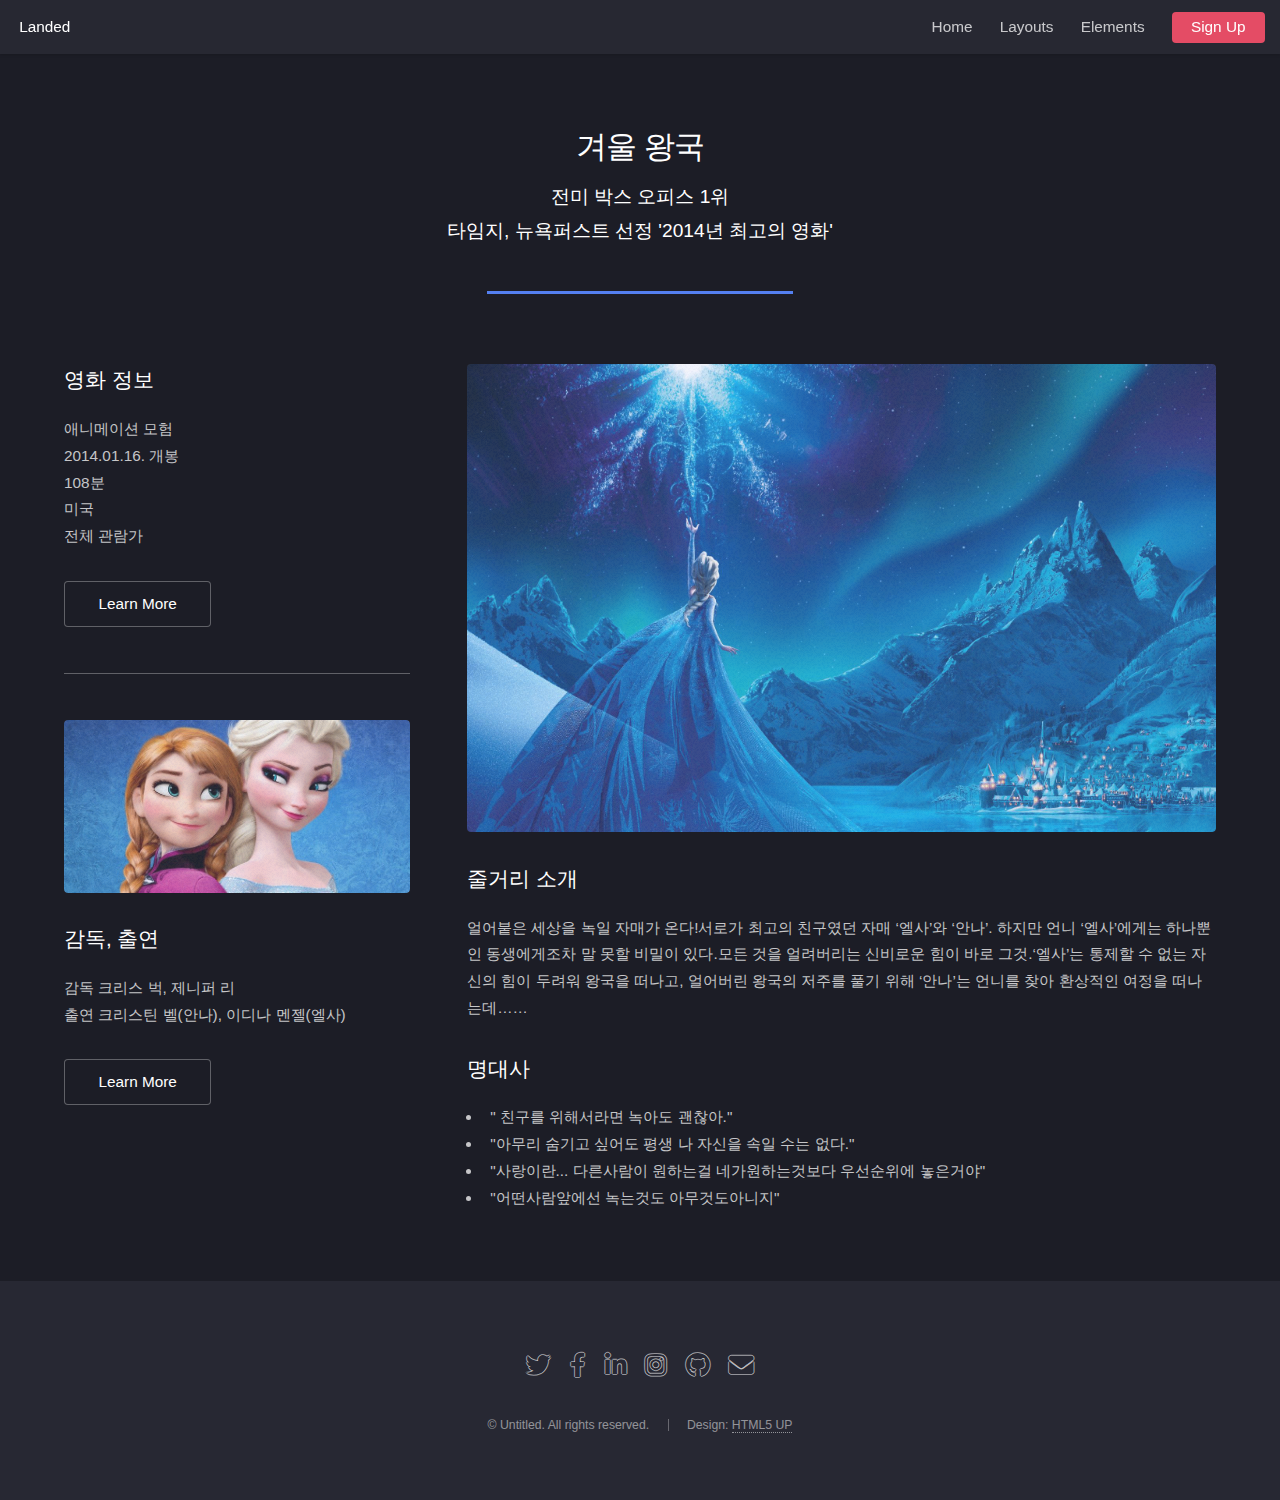
==== commit afbb9403: "겨울왕국 완성" ====
--- a/html5up-landed/left-sidebar.html
+++ b/html5up-landed/left-sidebar.html
@@ -48,8 +48,8 @@
 				<div id="main" class="wrapper style1">
 					<div class="container">
 						<header class="major">
-							<h2>Left Sidebar</h2>
-							<p>Ipsum dolor feugiat aliquam tempus sed magna lorem consequat accumsan</p>
+							<h2>겨울 왕국</h2>
+							<p>전미 박스 오피스 1위<br>타임지, 뉴욕퍼스트 선정 '2014년 최고의 영화'</p>
 						</header>
 						<div class="row gtr-150">
 							<div class="col-4 col-12-medium">
@@ -57,22 +57,23 @@
 								<!-- Sidebar -->
 									<section id="sidebar">
 										<section>
-											<h3>Magna Feugiat</h3>
-											<p>Sed tristique purus vitae volutpat commodo suscipit amet sed nibh. Proin a ullamcorper sed blandit. Sed tristique purus vitae volutpat commodo suscipit ullamcorper commodo suscipit amet sed nibh. Proin a ullamcorper sed blandit..</p>
+											<h3>영화 정보</h3>
+											<p>애니메이션 모험<br>2014.01.16. 개봉<br>108분<br>미국<br>전체 관람가</p>
 											<footer>
 												<ul class="actions">
-													<li><a href="#" class="button">Learn More</a></li>
+													<li><a href="#" class="button frozen">Learn More</a></li>
 												</ul>
 											</footer>
 										</section>
 										<hr />
 										<section>
-											<a href="#" class="image fit"><img src="images/pic06.jpg" alt="" /></a>
-											<h3>Amet Lorem Tempus</h3>
-											<p>Sed tristique purus vitae volutpat commodo suscipit amet sed nibh. Proin a ullamcorper sed blandit. Sed tristique purus vitae volutpat commodo suscipit ullamcorper sed blandit lorem ipsum dolore.</p>
+											<a href="#" class="image fit"><img src="images/frozen2.jpg" alt="" /></a>
+											<h3>감독, 출연</h3>
+											<p>감독 크리스 벅, 제니퍼 리<br>
+                                            출연 크리스틴 벨(안나), 이디나 멘젤(엘사)</p>
 											<footer>
 												<ul class="actions">
-													<li><a href="#" class="button">Learn More</a></li>
+													<li><a href="#" class="button frozen">Learn More</a></li>
 												</ul>
 											</footer>
 										</section>
@@ -83,18 +84,16 @@
 
 								<!-- Content -->
 									<section id="content">
-										<a href="#" class="image fit"><img src="images/pic05.jpg" alt="" /></a>
-										<h3>Dolore Amet Consequat</h3>
-										<p>Aliquam massa urna, imperdiet sit amet mi non, bibendum euismod est. Curabitur mi justo, tincidunt vel eros ullamcorper, porta cursus justo. Cras vel neque eros. Vestibulum diam quam, mollis at magna consectetur non, malesuada quis augue. Morbi tincidunt pretium interdum est. Curabitur mi justo, tincidunt vel eros ullamcorper, porta cursus justo. Cras vel neque eros. Vestibulum diam.</p>
-										<p>Vestibulum diam quam, mollis at consectetur non, malesuada quis augue. Morbi tincidunt pretium interdum. Morbi mattis elementum orci, nec dictum porta cursus justo. Quisque ultricies lorem in ligula condimentum, et egestas turpis sagittis. Cras ac nunc urna. Nullam eget lobortis purus. Phasellus vitae tortor non est placerat tristique.</p>
-										<h3>Sed Magna Ornare</h3>
-										<p>In vestibulum massa quis arcu lobortis tempus. Nam pretium arcu in odio vulputate luctus. Suspendisse euismod lorem eget lacinia fringilla. Sed sed felis justo. Nunc sodales elit in laoreet aliquam. Nam gravida, nisl sit amet iaculis porttitor, risus nisi rutrum metus.</p>
+										<a href="#" class="image fit"><img src="images/frozen.jpg" alt="" /></a>
+										<h3>줄거리 소개</h3>
+										<p>얼어붙은 세상을 녹일 자매가 온다!서로가 최고의 친구였던 자매 ‘엘사’와 ‘안나’. 하지만 언니 ‘엘사’에게는 하나뿐인 동생에게조차 말 못할 비밀이 있다.모든 것을 얼려버리는 신비로운 힘이 바로 그것.‘엘사’는 통제할 수 없는 자신의 힘이 두려워 왕국을 떠나고, 얼어버린 왕국의 저주를 풀기 위해 ‘안나’는 언니를 찾아 환상적인 여정을 떠나는데……</p>
+								
+										<h3>명대사</h3>
 										<ul>
-											<li>Faucibus orci lobortis ac adipiscing integer.</li>
-											<li>Col accumsan arcu mi aliquet placerat.</li>
-											<li>Lobortis vestibulum ut magna tempor massa nascetur.</li>
-											<li>Blandit massa non blandit tempor interdum.</li>
-											<li>Lacinia mattis arcu nascetur lobortis.</li>
+											<li>" 친구를 위해서라면 녹아도 괜찮아."</li>
+											<li>"아무리 숨기고 싶어도 평생 나 자신을 속일 수는 없다."</li>
+											<li>"사랑이란... 다른사람이 원하는걸 네가원하는것보다 우선순위에 놓은거야"</li>
+											<li>"어떤사람앞에선 녹는것도 아무것도아니지"</li>
 										</ul>
 									</section>
 
--- a/html5up-landed/assets/css/main.css
+++ b/html5up-landed/assets/css/main.css
@@ -1,5 +1,5 @@
 @import url("fontawesome-all.min.css");
-@import url("https://fonts.googleapis.com/css?family=Roboto:100,300,100italic,300italic");
+@import url("https://fonts.googleapis.com/css?family=Nanum+Gothic&amp;subset=korean");
 
 /*
 	Landed by HTML5 UP
@@ -31,6 +31,7 @@
 
 body {
 	line-height: 1;
+    font-family: 'Nanum Gothic', sans-serif;
 }
 
 ol, ul {
@@ -100,7 +101,7 @@
 	body, input, select, textarea {
 		color: rgba(255, 255, 255, 0.75);
 		font-family: "Roboto", Helvetica, sans-serif;
-		font-size: 15pt;
+		font-size: .825em;
 		font-weight: 100;
 		line-height: 1.75em;
 	}
@@ -749,9 +750,9 @@
 		}
 
 		.row > .col-4 {
-			width: 33.33333%;
-		}
-
+			width: 33.333%;
+		}
+        
 		.row > .off-4 {
 			margin-left: 33.33333%;
 		}
@@ -2186,7 +2187,7 @@
 	}
 
 		header.major:after {
-			background: #e44c65;
+			background: #5480f1;
 			content: '';
 			display: inline-block;
 			height: 0.2em;
@@ -3141,13 +3142,14 @@
 		.spotlight.style1 .content {
 			border-color: #e44c65;
 		}
+        .spotlight.style1 .content .col-4{width:100%; text-align:center;}
 
 		.spotlight.style2 .content {
 			border-color: #5480f1;
 		}
 
 		.spotlight.style3 .content {
-			border-color: #39c088;
+			border-color: #fbd856;
 		}
 
 		.spotlight.inactive .content {
@@ -3460,16 +3462,18 @@
 		position: relative;
 		text-align: center;
 		z-index: 21;
-	}
-
-/*		#banner:before {
+        font-size:1.5em;
+        
+	}
+
+/*#banner:before {
 			content: '';
 			display: inline-block;
 			height: 100vh;
 			vertical-align: middle;
 			width: 1%;
-		}*/
-/*
+		}
+
 
 		#banner:after {
 			background-image: -moz-linear-gradient(top, rgba(23, 24, 32, 0.95), rgba(23, 24, 32, 0.95)), url("images/overlay.png");;
@@ -3483,8 +3487,8 @@
 			position: absolute;
 			top: 0;
 			width: 100%;
-		}
-*/
+		}*/
+
 
 		#banner .content {
 			display: inline-block;
@@ -3493,10 +3497,15 @@
 			text-align: right;
 			vertical-align: middle;
 			z-index: 1;
-            border: px solid red;
-		}
-
-			#banner .content header {
+            width:100%; 
+            height:100vh;
+            overflow:hidden;
+            background:black;
+		}
+#banner .content h2{position:absolute; left:50%; top:50%; transform:translate(-50%,-50%); text-align:center;}
+#banner .content video.main_visual{width:100%; position:absolute; left:0; top:50%; transform:translateY(-50%); opacity:0.5;}
+
+			/*#banner .content header {
 				display: inline-block;
 				vertical-align: middle;
 			}
@@ -3509,7 +3518,7 @@
 				#banner .content header p {
 					margin: 0.5em 0 0 0;
 					top: 0;
-				}
+				}*/
 
 			#banner .content .image {
 				border-radius: 100%;
@@ -4109,4 +4118,22 @@
 						padding: 0;
 					}
 
-	}+	}
+/*추가한 css*/
+	input[type="submit"]:hover, input[type="submit"]:active,
+		input[type="reset"]:hover,
+		input[type="reset"]:active,
+		input[type="button"]:hover,
+		input[type="button"]:active,
+		.frozen:hover,
+		.frozen:active {
+			box-shadow: inset 0 0 0 1px #5480f1;
+			color: #5480f1 !important;
+		}
+
+		input[type="submit"]:active,
+		input[type="reset"]:active,
+		input[type="button"]:active,
+		.frozen:active {
+			background-color:#5480f1;
+		}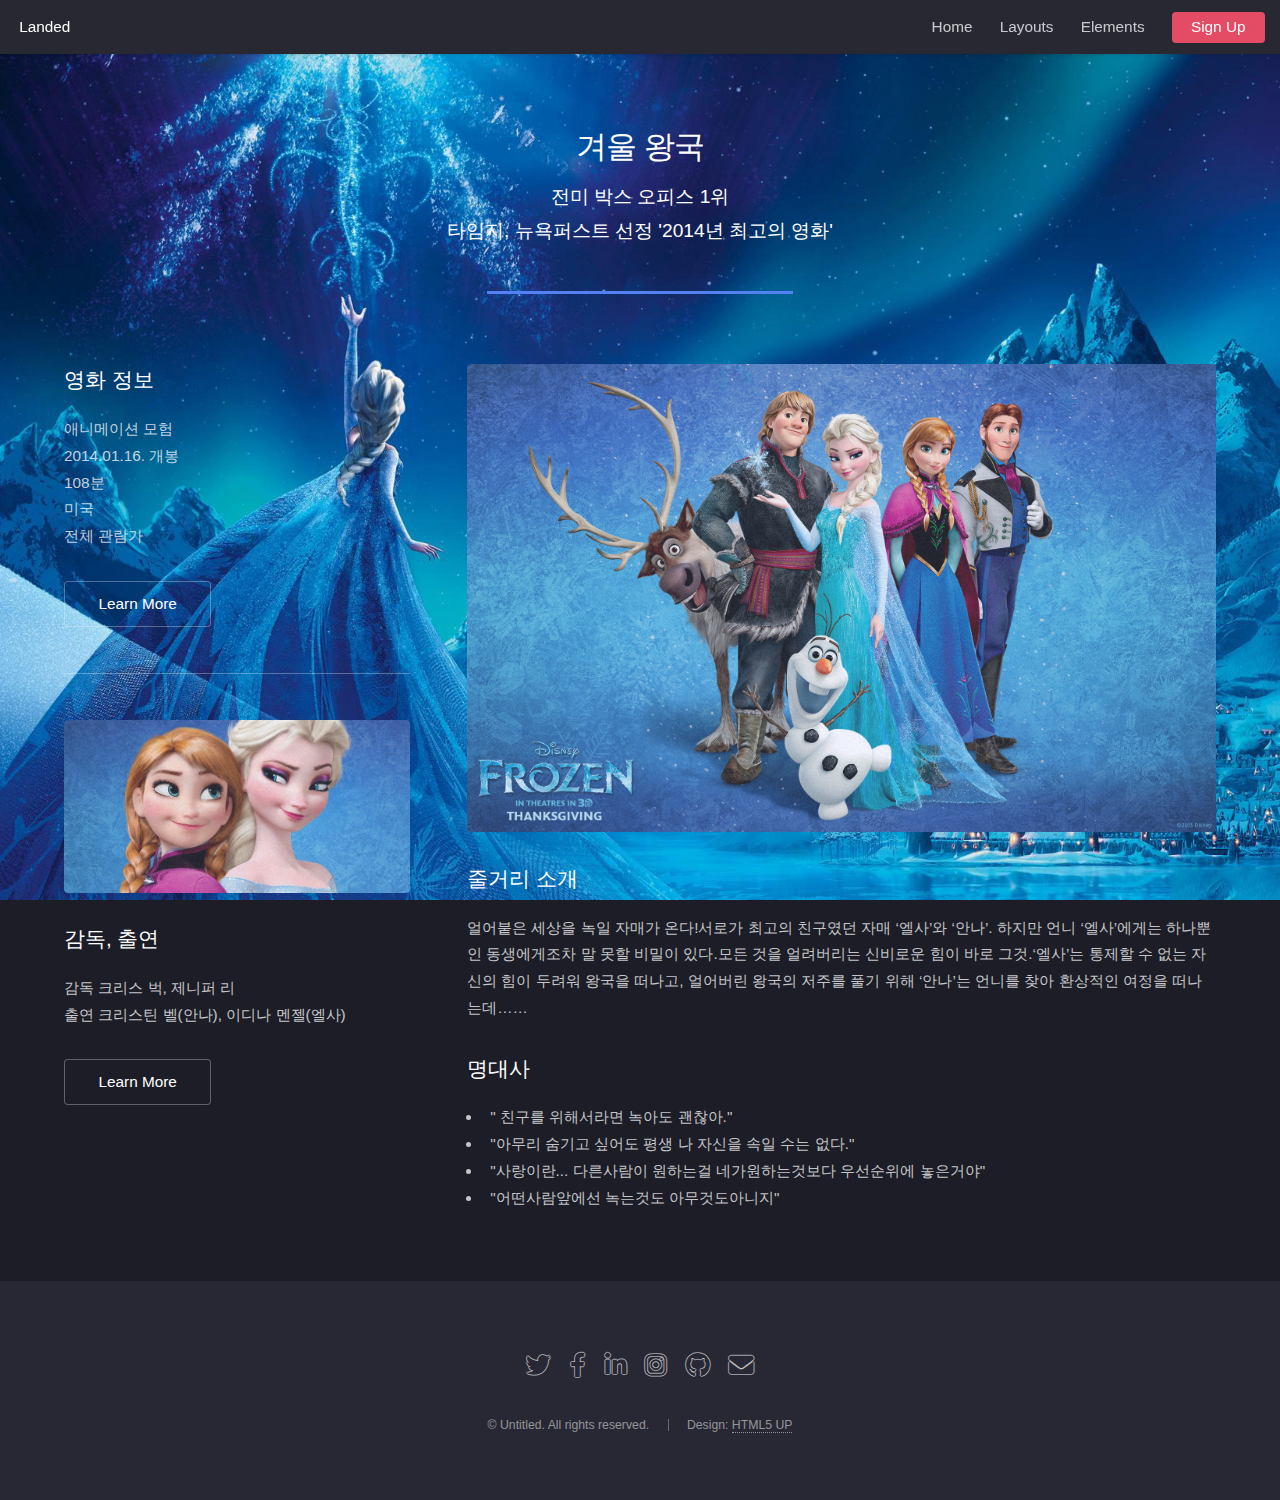
==== commit 75a8b510: "겨울왕국 배경화면 추가" ====
--- a/html5up-landed/left-sidebar.html
+++ b/html5up-landed/left-sidebar.html
@@ -45,7 +45,7 @@
 				</header>
 
 			<!-- Main -->
-				<div id="main" class="wrapper style1">
+				<div id="main" class="wrapper mb1">
 					<div class="container">
 						<header class="major">
 							<h2>겨울 왕국</h2>
@@ -84,7 +84,7 @@
 
 								<!-- Content -->
 									<section id="content">
-										<a href="#" class="image fit"><img src="images/frozen.jpg" alt="" /></a>
+										<a href="#" class="image fit"><img src="images/frozen4.jpg" alt="" /></a>
 										<h3>줄거리 소개</h3>
 										<p>얼어붙은 세상을 녹일 자매가 온다!서로가 최고의 친구였던 자매 ‘엘사’와 ‘안나’. 하지만 언니 ‘엘사’에게는 하나뿐인 동생에게조차 말 못할 비밀이 있다.모든 것을 얼려버리는 신비로운 힘이 바로 그것.‘엘사’는 통제할 수 없는 자신의 힘이 두려워 왕국을 떠나고, 얼어버린 왕국의 저주를 풀기 위해 ‘안나’는 언니를 찾아 환상적인 여정을 떠나는데……</p>
 								
--- a/html5up-landed/assets/css/main.css
+++ b/html5up-landed/assets/css/main.css
@@ -2507,6 +2507,14 @@
 					color: #272833 !important;
 					text-shadow: 1px 0 0 #ffffff, -1px 0 0 #ffffff, 0 1px 0 #ffffff, 0 -1px 0 #ffffff;
 				}
+.icon.solid.alt.major{overflow:hidden;}
+.fa-chart-area:before{ background: url('images/scroll.png')no-repeat;}
+.fa-comment:before{background:url('images/disneyland-paris-castle.png');}
+.fa-flask:before{background:url('images/worldwide.png');}
+.fa-paper-plane:before{background:url('images/film.png'); background-position:left 1px top 1px;}
+.fa-file:before{background:url('images/film-roll.png');}
+.fa-lock:before{background:url('images/television.png');}
+.fa-chart-area:before,.fa-comment:before,.fa-flask:before,.fa-paper-plane:before,.fa-file:before,.fa-lock:before{content:''; width:100%; height:100%; background-color:#ddd; background-size:cover;}
 
 /* Image */
 
@@ -4136,4 +4144,24 @@
 		input[type="button"]:active,
 		.frozen:active {
 			background-color:#5480f1;
-		}+		}
+
+.mb1{
+background:url(../../images/frozen.jpg);
+width:100%;
+height:100%;
+background-size:cover;
+background-attachment:fixed;
+background-repeat:no-repeat;
+background-position:center center;
+}
+
+.mb2{
+background:url(../../images/zooto.jpg);
+width:100%;
+height:100%;
+background-size:cover;
+background-attachment:fixed;
+background-repeat:no-repeat;
+background-position:center center;
+}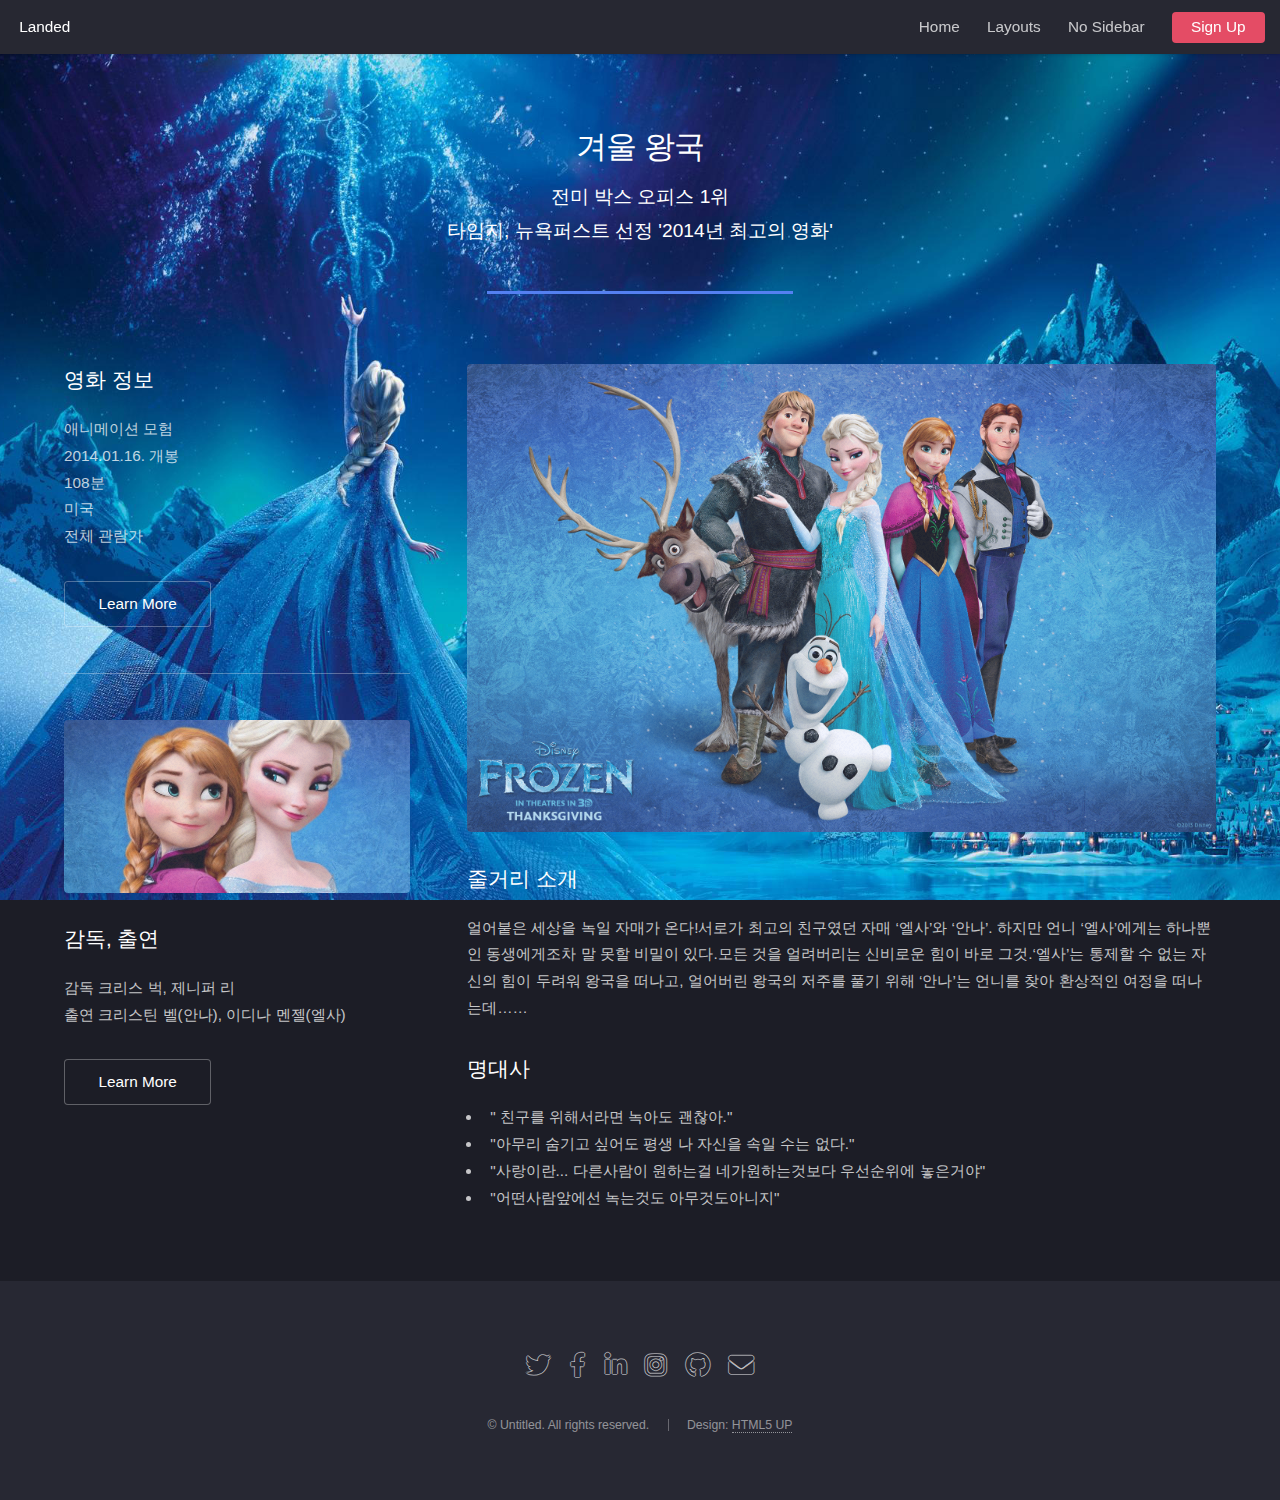
==== commit 5f5b3ec9: "nav noslide 자리이동" ====
--- a/html5up-landed/left-sidebar.html
+++ b/html5up-landed/left-sidebar.html
@@ -26,7 +26,7 @@
 								<ul>
 									<li><a href="left-sidebar.html">Left Sidebar</a></li>
 									<li><a href="right-sidebar.html">Right Sidebar</a></li>
-									<li><a href="no-sidebar.html">No Sidebar</a></li>
+									
 									<li>
 										<a href="#">Submenu</a>
 										<ul>
@@ -38,7 +38,7 @@
 									</li>
 								</ul>
 							</li>
-							<li><a href="elements.html">Elements</a></li>
+							<li><a href="no-sidebar.html">No Sidebar</a></li>
 							<li><a href="#" class="button primary">Sign Up</a></li>
 						</ul>
 					</nav>
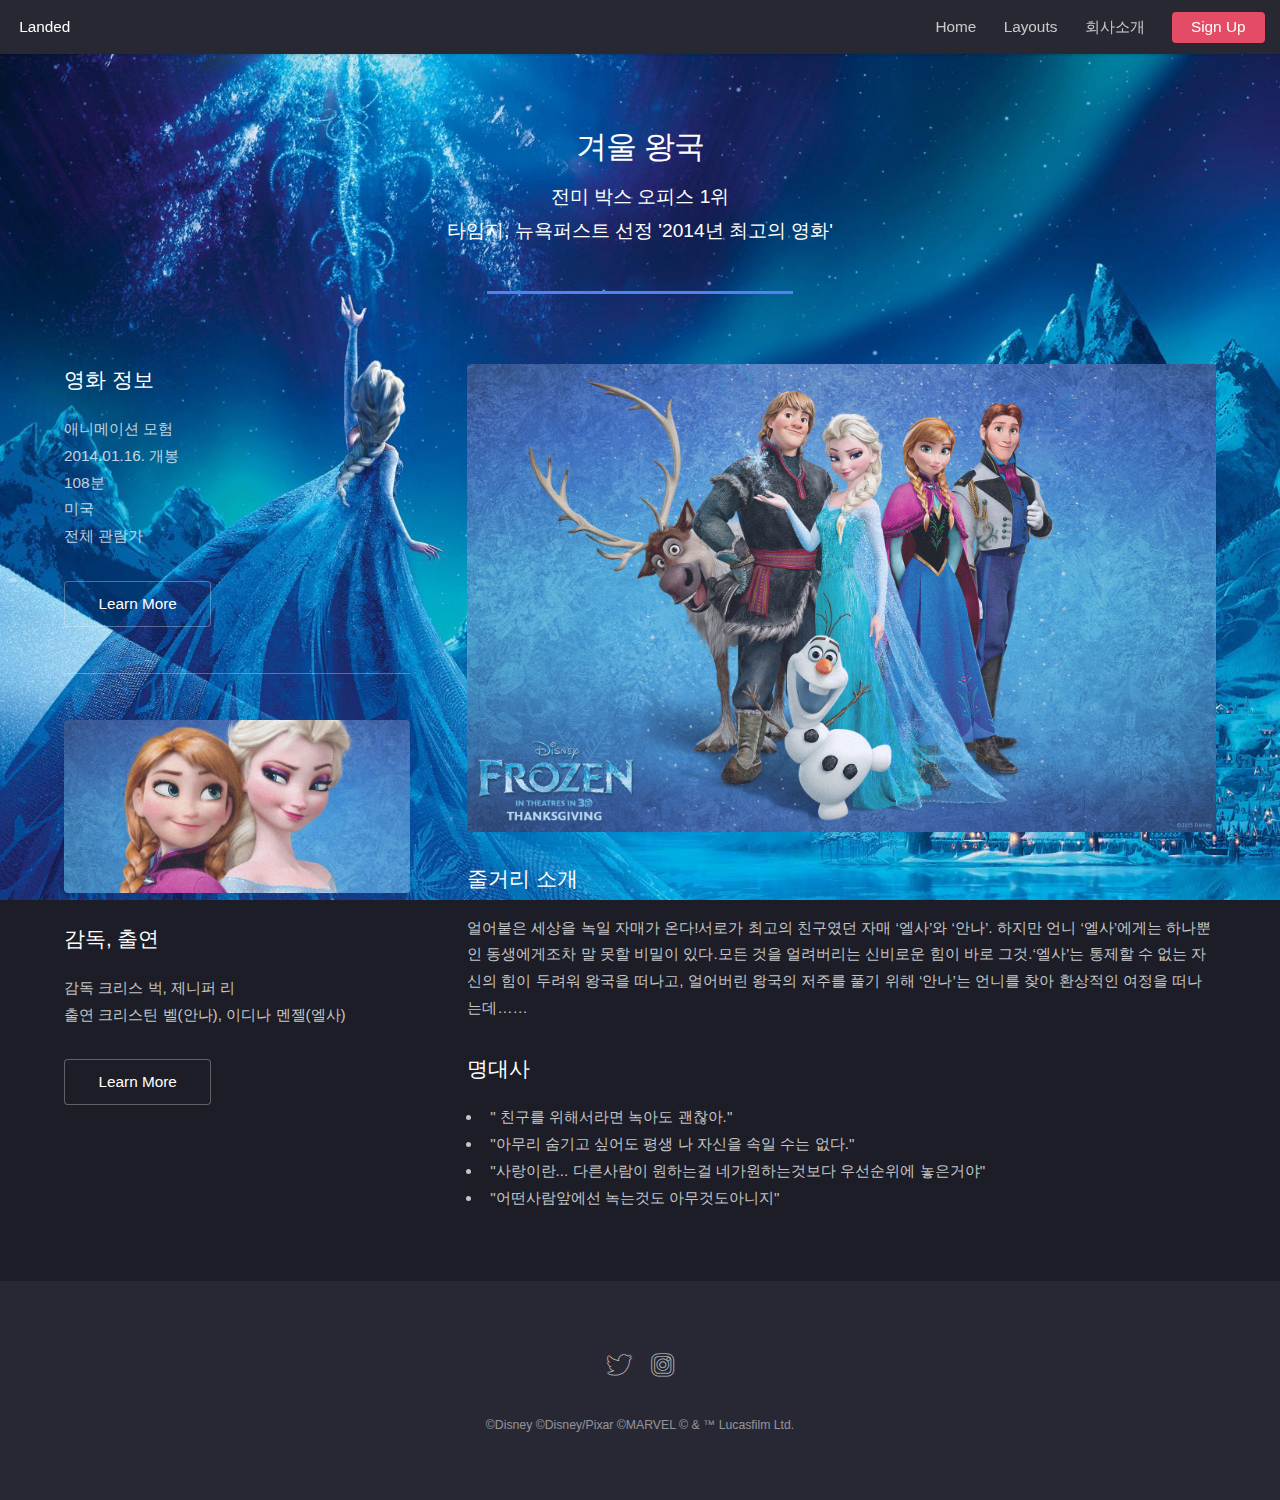
==== commit befda106: "푸터 수정" ====
--- a/html5up-landed/left-sidebar.html
+++ b/html5up-landed/left-sidebar.html
@@ -38,7 +38,7 @@
 									</li>
 								</ul>
 							</li>
-							<li><a href="no-sidebar.html">No Sidebar</a></li>
+							<li><a href="no-sidebar.html">회사소개</a></li>
 							<li><a href="#" class="button primary">Sign Up</a></li>
 						</ul>
 					</nav>
@@ -105,15 +105,11 @@
 			<!-- Footer -->
 				<footer id="footer">
 					<ul class="icons">
-						<li><a href="#" class="icon brands alt fa-twitter"><span class="label">Twitter</span></a></li>
-						<li><a href="#" class="icon brands alt fa-facebook-f"><span class="label">Facebook</span></a></li>
-						<li><a href="#" class="icon brands alt fa-linkedin-in"><span class="label">LinkedIn</span></a></li>
-						<li><a href="#" class="icon brands alt fa-instagram"><span class="label">Instagram</span></a></li>
-						<li><a href="#" class="icon brands alt fa-github"><span class="label">GitHub</span></a></li>
-						<li><a href="#" class="icon solid alt fa-envelope"><span class="label">Email</span></a></li>
+						<li><a href="https://twitter.com/waltdisneyco" class="icon brands alt fa-twitter"><span class="label">Twitter</span></a></li>
+						<li><a href="https://www.youtube.com/user/TheDisneyPost" class="icon brands alt fa-instagram"><span class="label">Instagram</span></a></li>
 					</ul>
 					<ul class="copyright">
-						<li>&copy; Untitled. All rights reserved.</li><li>Design: <a href="http://html5up.net">HTML5 UP</a></li>
+						<li>©Disney ©Disney/Pixar ©MARVEL © &amp; ™ Lucasfilm Ltd.</li>
 					</ul>
 				</footer>
 
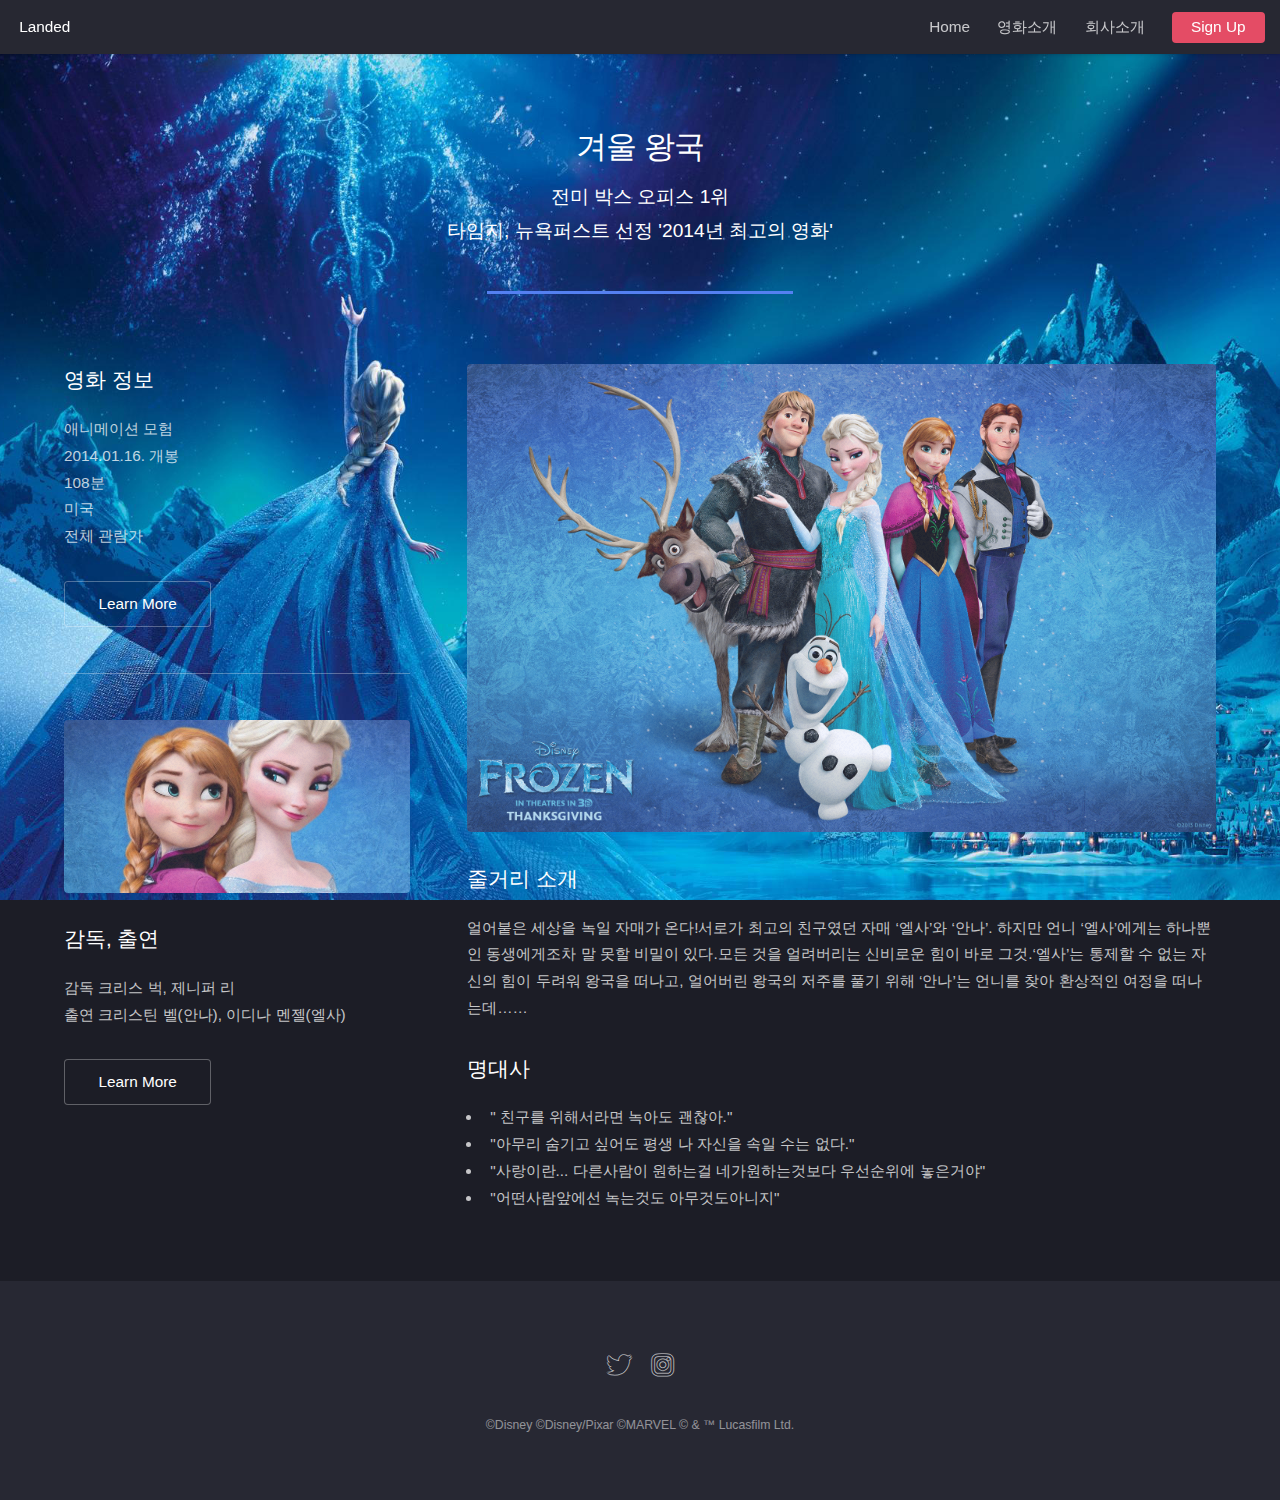
==== commit 55db552c: "영화소개 완료" ====
--- a/html5up-landed/left-sidebar.html
+++ b/html5up-landed/left-sidebar.html
@@ -22,20 +22,11 @@
 						<ul>
 							<li><a href="index.html">Home</a></li>
 							<li>
-								<a href="#">Layouts</a>
+								<a href="#">영화소개</a>
 								<ul>
-									<li><a href="left-sidebar.html">Left Sidebar</a></li>
-									<li><a href="right-sidebar.html">Right Sidebar</a></li>
-									
-									<li>
-										<a href="#">Submenu</a>
-										<ul>
-											<li><a href="#">Option 1</a></li>
-											<li><a href="#">Option 2</a></li>
-											<li><a href="#">Option 3</a></li>
-											<li><a href="#">Option 4</a></li>
-										</ul>
-									</li>
+									<li><a href="left-sidebar.html"> 겨울왕국</a></li>
+									<li><a href="right-sidebar.html">미니언즈</a></li>
+                                    <li><a href="zooto.html">주토피아</a></li>
 								</ul>
 							</li>
 							<li><a href="no-sidebar.html">회사소개</a></li>
--- a/html5up-landed/assets/css/main.css
+++ b/html5up-landed/assets/css/main.css
@@ -4156,7 +4156,45 @@
 background-position:center center;
 }
 
+
+	input[type="submit"]:hover, input[type="submit"]:active,
+		input[type="reset"]:hover,
+		input[type="reset"]:active,
+		input[type="button"]:hover,
+		input[type="button"]:active,
+		.mini:hover,
+		.mini:active {
+			box-shadow: inset 0 0 0 1px #fbd856;
+			color: #fbd856 !important;
+		}
+
+		input[type="submit"]:active,
+		input[type="reset"]:active,
+		input[type="button"]:active,
+		.mini:active {
+			background-color:#fbd856;
+		}
+
 .mb2{
+background:url(../../images/mini.jpg);
+width:100%;
+height:100%;
+background-size:cover;
+background-attachment:fixed;
+background-repeat:no-repeat;
+background-position:center center;
+}
+
+header.minib:after {
+			background: #fbd856;
+			content: '';
+			display: inline-block;
+			height: 0.2em;
+			max-width: 20em;
+			width: 75%;
+		}
+
+.mb3{
 background:url(../../images/zooto.jpg);
 width:100%;
 height:100%;
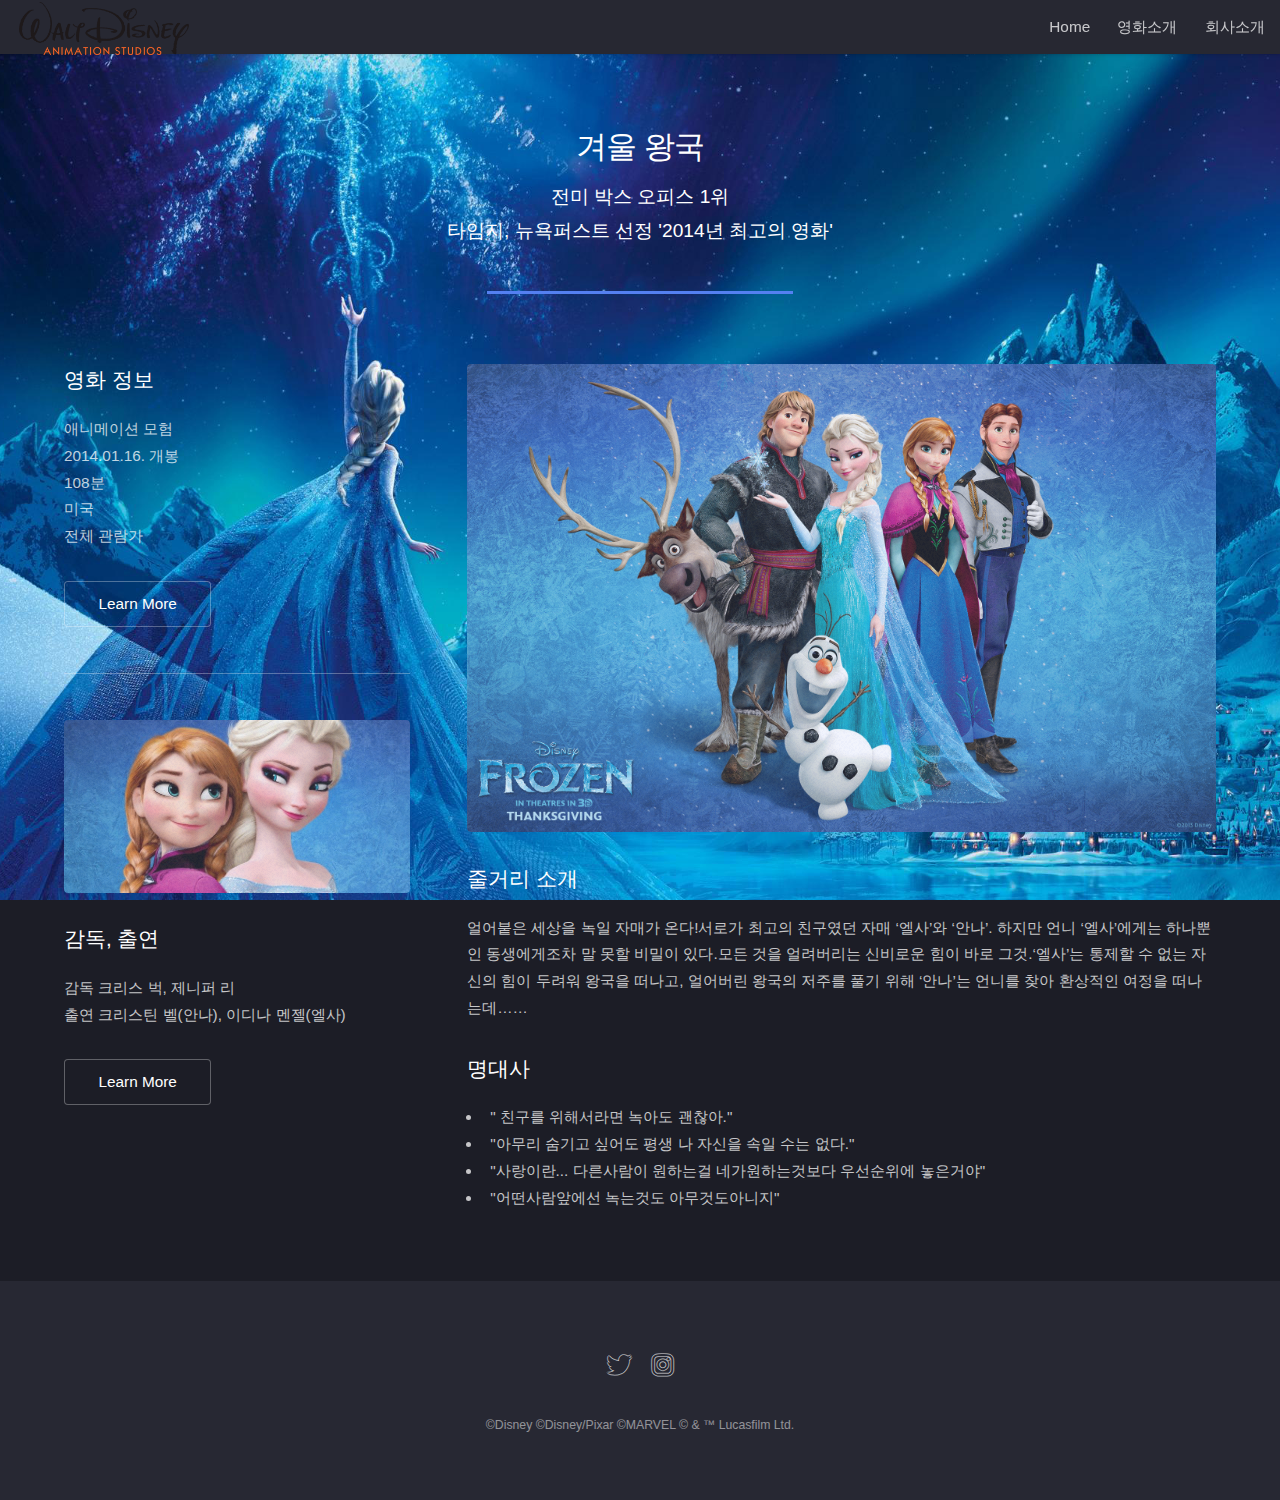
==== commit 94283792: "네비 수정" ====
--- a/html5up-landed/left-sidebar.html
+++ b/html5up-landed/left-sidebar.html
@@ -17,7 +17,7 @@
 
 			<!-- Header -->
 				<header id="header">
-					<h1 id="logo"><a href="index.html">Landed</a></h1>
+					<h1 id="logo"><a href="index.html"><img  id="main_logo" src="images/logo.png" alt="디즈니로고" /></a></h1>
 					<nav id="nav">
 						<ul>
 							<li><a href="index.html">Home</a></li>
@@ -30,7 +30,7 @@
 								</ul>
 							</li>
 							<li><a href="no-sidebar.html">회사소개</a></li>
-							<li><a href="#" class="button primary">Sign Up</a></li>
+							
 						</ul>
 					</nav>
 				</header>
--- a/html5up-landed/assets/css/main.css
+++ b/html5up-landed/assets/css/main.css
@@ -3395,7 +3395,7 @@
 		width: 100%;
 		z-index: 100;
 	}
-
+    
 		#header h1 {
 			height: inherit;
 			left: 1.25em;
@@ -3404,7 +3404,7 @@
 			position: absolute;
 			top: 0;
 		}
-
+        #header > #logo img{width:170px; margin-top:2px; }
 		#header nav {
 			position: absolute;
 			right: 1em;
@@ -3758,7 +3758,6 @@
 			#footer {
 				padding: 4.5em 0;
 			}
-
 	}
 
 /* Small */
@@ -3814,7 +3813,7 @@
 			header.major {
 				margin: 0 0 2em 0;
 			}
-
+            
 		/* Goto Next */
 
 			.goto-next:before {
@@ -3849,7 +3848,7 @@
 			#header {
 				display: none;
 			}
-
+            
 		/* Banner */
 
 			#banner {
@@ -4057,12 +4056,12 @@
 			}
 
 		/* Footer */
-
+        
 			#footer {
 				padding: 3.25em 1.5em;
 			}
-
-	}
+        #main_logo{width:120px; margin-top:2px;}
+	}  
 
 /* XSmall */
 
@@ -4098,7 +4097,7 @@
 			}
 
 		/* Wrapper */
-
+            
 			.wrapper {
 				padding: 3em 1.25em 1em 1.25em;
 			}
@@ -4125,7 +4124,6 @@
 						margin: 0;
 						padding: 0;
 					}
-
 	}
 /*추가한 css*/
 	input[type="submit"]:hover, input[type="submit"]:active,
